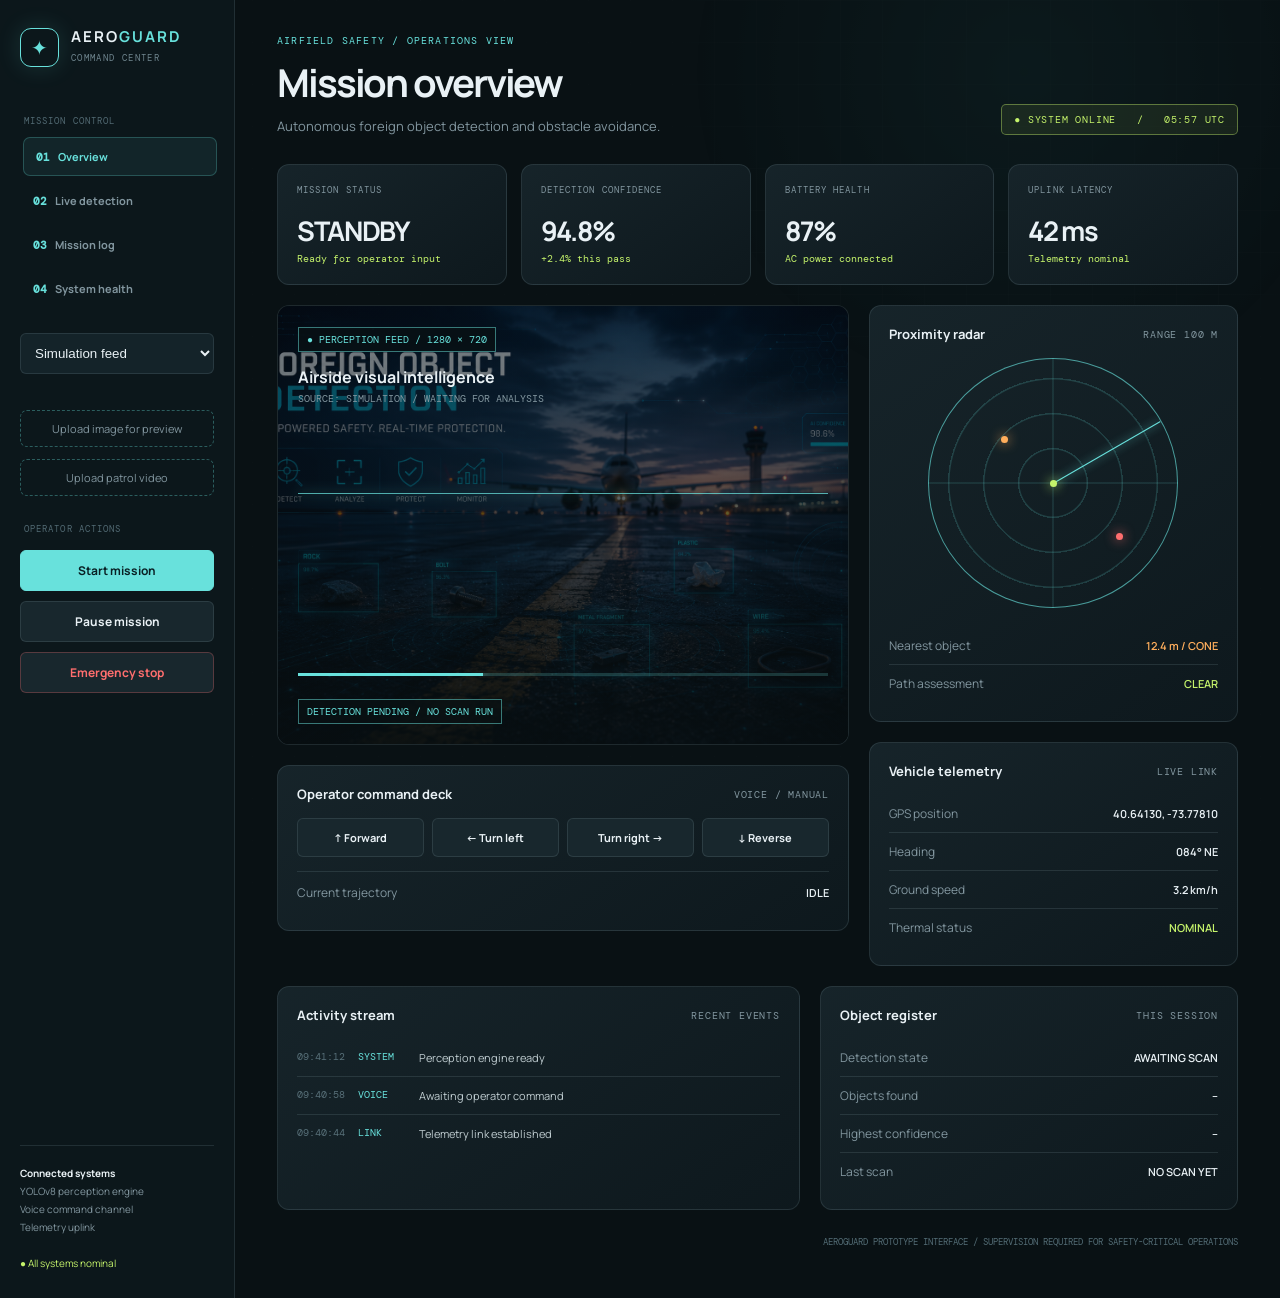
==== index.html @ 6f7eb947 "Remove hardcoded detection results" ====
<!DOCTYPE html>
<html lang="en">
<head>
  <meta charset="UTF-8" />
  <meta name="viewport" content="width=device-width, initial-scale=1.0" />
  <title>AeroGuard | Command Center</title>
  <link rel="preconnect" href="https://fonts.googleapis.com">
  <link rel="preconnect" href="https://fonts.gstatic.com" crossorigin>
  <link href="https://fonts.googleapis.com/css2?family=DM+Mono:wght@400;500&family=Manrope:wght@400;500;600;700;800&display=swap" rel="stylesheet">
  <style>
    :root { --bg:#091114; --panel:#111b20; --panel2:#17252b; --text:#e9f1f5; --muted:#82969f; --line:rgba(175,205,214,.13); --cyan:#68e1dc; --lime:#c5f36b; --orange:#ffae5c; --red:#ff6e6e; }
    * { box-sizing:border-box; }
    body { margin:0; color:var(--text); background:var(--bg); font-family:Manrope, sans-serif; }
    body:before { content:""; position:fixed; inset:0; pointer-events:none; opacity:.3; background:radial-gradient(circle at 80% 8%, rgba(75,194,190,.17), transparent 27%), linear-gradient(rgba(255,255,255,.02) 1px,transparent 1px),linear-gradient(90deg,rgba(255,255,255,.02) 1px,transparent 1px); background-size:auto,42px 42px,42px 42px; }
    button, input { font:inherit; }
    button { cursor:pointer; }
    .shell { display:grid; grid-template-columns:235px 1fr; min-height:100vh; }
    aside { padding:28px 20px; background:#0c171b; border-right:1px solid var(--line); position:relative; z-index:1; }
    .brand { display:flex; align-items:center; gap:12px; margin-bottom:48px; }
    .mark { width:39px; height:39px; display:grid; place-items:center; border:1px solid var(--cyan); border-radius:11px; color:var(--cyan); font-size:20px; box-shadow:0 0 24px rgba(104,225,220,.14); }
    .brand strong { display:block; font-size:15px; letter-spacing:.13em; line-height:1; } .brand strong span { color:var(--cyan); } .brand small { color:#6f858e; font:9px 'DM Mono'; letter-spacing:.15em; }
    .section-label,.eyebrow,.mono,.metric-label { font-family:'DM Mono', monospace; text-transform:uppercase; letter-spacing:.12em; }
    .section-label { color:#526a73; font-size:9px; margin:0 0 10px 4px; }
    .source-select { width:100%; color:var(--text); background:#142329; border:1px solid var(--line); border-radius:6px; padding:11px 10px; outline:0; margin-bottom:24px; }
    .action { width:100%; padding:11px; margin:5px 0; border-radius:6px; color:var(--text); background:#18272d; border:1px solid var(--line); font-weight:700; font-size:12px; transition:.2s; } .action:hover { border-color:var(--cyan); color:var(--cyan); transform:translateY(-1px); } .action.primary { color:#092024; background:var(--cyan); border-color:var(--cyan); } .action.danger { color:var(--red); border-color:rgba(255,110,110,.28); }
    .side-note { position:absolute; left:20px; right:20px; bottom:26px; padding-top:18px; border-top:1px solid var(--line); color:var(--muted); font-size:10px; line-height:1.8; } .side-note b { color:var(--text); }
    main { width:min(1500px,100%); padding:34px 42px 50px; position:relative; z-index:1; }
    .top { display:flex; justify-content:space-between; align-items:end; margin-bottom:29px; } .eyebrow { color:var(--cyan); font-size:10px; margin-bottom:9px; } h1 { margin:0; font-size:clamp(29px,3vw,43px); letter-spacing:-.055em; } .sub { margin:8px 0 0; color:var(--muted); font-size:13px; } .pill { padding:8px 12px; border:1px solid rgba(197,243,107,.4); background:rgba(197,243,107,.08); color:var(--lime); border-radius:5px; font:10px 'DM Mono'; letter-spacing:.08em; }
    .grid4 { display:grid; grid-template-columns:repeat(4,1fr); gap:14px; } .panel { background:linear-gradient(145deg,rgba(23,37,43,.97),rgba(14,25,30,.97)); border:1px solid var(--line); border-radius:12px; padding:19px; } .metric { min-height:116px; } .metric-label { color:var(--muted); font-size:9px; } .metric-value { margin:16px 0 3px; font-weight:700; font-size:27px; letter-spacing:-.05em; } .metric-foot { color:var(--lime); font:10px 'DM Mono'; }
    .columns { display:grid; grid-template-columns:1.55fr 1fr; gap:20px; margin-top:20px; } .lower { display:grid; grid-template-columns:1.25fr 1fr; gap:20px; margin-top:20px; }
    .panel-head { display:flex; justify-content:space-between; align-items:center; margin-bottom:15px; font-size:13px; font-weight:700; } .panel-head small { color:var(--muted); font:10px 'DM Mono'; letter-spacing:.08em; }
    .camera { height:440px; padding:0; overflow:hidden; position:relative; background:#081013; } .camera img,.camera video { width:100%; height:100%; object-fit:cover; opacity:.72; } .camera-overlay { position:absolute; inset:0; padding:20px; display:flex; flex-direction:column; justify-content:space-between; background:linear-gradient(180deg,rgba(8,16,19,.22),rgba(8,16,19,.8)); pointer-events:none; } .tag { display:inline-block; width:max-content; padding:5px 8px; color:var(--cyan); border:1px solid rgba(104,225,220,.5); background:rgba(8,16,19,.75); font:10px 'DM Mono'; } .camera h3 { margin:14px 0 4px; font-size:16px; } .camera p { margin:0; color:var(--muted); font:10px 'DM Mono'; } .scan { height:1px; margin-top:88px; background:var(--cyan); box-shadow:0 0 12px var(--cyan); opacity:.75; animation:scan 3s ease-in-out infinite; } @keyframes scan { 0%,100% { opacity:.25; transform:translateY(-12px); } 50% { opacity:1; transform:translateY(20px); } } .detection-box { display:none; position:absolute; width:22%; height:27%; left:52%; top:34%; border:1px solid var(--lime); box-shadow:0 0 18px rgba(197,243,107,.34); animation:boxPulse 2.4s ease-in-out infinite; } .detection-box.is-visible { display:block; } .detection-box:before { content:'DETECTED'; position:absolute; top:-19px; left:-1px; padding:3px 5px; color:#0a1719; background:var(--lime); font:9px 'DM Mono'; } .detection-box.second { width:15%; height:18%; left:23%; top:49%; border-color:var(--orange); animation-delay:.7s; } .detection-box.second:before { content:'DETECTED'; background:var(--orange); } @keyframes boxPulse { 0%,100% { opacity:.5; transform:scale(.98); } 50% { opacity:1; transform:scale(1.02); } } .analysis-bar { position:absolute; left:20px; right:20px; bottom:68px; height:3px; background:rgba(104,225,220,.2); overflow:hidden; } .analysis-bar:after { content:''; display:block; width:35%; height:100%; background:var(--cyan); box-shadow:0 0 12px var(--cyan); animation:progress 2.2s ease-in-out infinite; } @keyframes progress { from { transform:translateX(-120%); } to { transform:translateX(330%); } }
    .radar { width:min(250px,70vw); aspect-ratio:1; margin:13px auto 19px; border:1px solid rgba(104,225,220,.65); border-radius:50%; position:relative; background:repeating-radial-gradient(circle,transparent 0 33px,rgba(104,225,220,.18) 34px 35px),linear-gradient(90deg,transparent 49.6%,rgba(104,225,220,.22) 50%,transparent 50.4%),linear-gradient(0deg,transparent 49.6%,rgba(104,225,220,.22) 50%,transparent 50.4%); overflow:hidden; } .radar:before { content:""; position:absolute; width:50%; height:1px; top:50%; left:50%; background:var(--cyan); transform-origin:left; transform:rotate(-30deg); box-shadow:0 0 9px var(--cyan); } .radar:after { content:""; position:absolute; width:7px; height:7px; top:calc(50% - 3px); left:calc(50% - 3px); background:var(--lime); border-radius:50%; box-shadow:0 0 12px var(--lime); } .dot { position:absolute; width:7px; height:7px; border-radius:50%; background:var(--orange); box-shadow:0 0 12px var(--orange); } .dot.one { left:29%; top:31%; } .dot.two { right:22%; bottom:27%; background:var(--red); box-shadow:0 0 12px var(--red); }
    .row { display:flex; justify-content:space-between; align-items:center; padding:10px 0; border-bottom:1px solid var(--line); color:var(--muted); font-size:12px; } .row:last-child { border-bottom:0; } .row b { color:var(--text); font-size:11px; font-weight:600; }
    .deck { margin-top:20px; } .command-grid { display:grid; grid-template-columns:repeat(4,1fr); gap:8px; } .command { border:1px solid var(--line); border-radius:6px; color:var(--text); background:#18272d; padding:11px 5px; font-size:11px; font-weight:700; } .command:hover,.command.active { border-color:var(--cyan); color:var(--cyan); } .current { margin-top:14px; padding-top:12px; border-top:1px solid var(--line); }
    .event { display:flex; gap:13px; padding:11px 0; border-bottom:1px solid var(--line); font-size:11px; } .event:last-child { border:0; } .event time { color:#587079; font:10px 'DM Mono'; } .event b { color:var(--cyan); font:10px 'DM Mono'; min-width:48px; } .event span { color:#c0cdd1; }
    .upload { display:block; border:1px dashed rgba(104,225,220,.35); border-radius:7px; padding:10px; margin-top:12px; color:var(--muted); font-size:11px; text-align:center; cursor:pointer; } .upload:hover { color:var(--cyan); border-color:var(--cyan); } #file,#video-file { display:none; } .page-nav { display:grid; gap:5px; margin:0 0 25px; } .nav-link { border:1px solid transparent; border-radius:7px; padding:11px 12px; color:var(--muted); background:transparent; text-align:left; font-size:11px; font-weight:700; transition:.2s; } .nav-link:hover,.nav-link.active { color:var(--cyan); border-color:rgba(104,225,220,.25); background:rgba(104,225,220,.07); transform:translateX(3px); } .nav-link span { display:inline-block; width:22px; color:var(--cyan); font-family:'DM Mono'; } .page-view { animation:pageIn .42s ease both; } .page-view.hidden { display:none; } @keyframes pageIn { from { opacity:0; transform:translateY(10px); } to { opacity:1; transform:translateY(0); } } .health-grid { display:grid; grid-template-columns:repeat(2,1fr); gap:14px; } .health-card { min-height:145px; } .health-meter { height:6px; background:#203138; border-radius:99px; overflow:hidden; margin:18px 0 9px; } .health-meter i { display:block; height:100%; width:92%; background:var(--lime); border-radius:99px; animation:meterIn 1.2s ease both; } .health-meter.warn i { width:68%; background:var(--orange); } @keyframes meterIn { from { width:0; } } .log-row { display:grid; grid-template-columns:85px 72px 1fr; gap:13px; padding:14px 0; border-bottom:1px solid var(--line); font-size:11px; } .log-row time { color:#587079; font:10px 'DM Mono'; } .log-row b { color:var(--cyan); font:10px 'DM Mono'; } footer { color:#536c75; font:9px 'DM Mono'; text-align:right; margin-top:26px; }
    @media (max-width:1050px) { .shell { grid-template-columns:190px 1fr; } main { padding:28px 24px; } .grid4 { grid-template-columns:repeat(2,1fr); } }
    @media (max-width:760px) { .shell { display:block; } aside { position:static; min-height:auto; padding:20px; } .side-note { position:static; margin-top:22px; } main { padding:25px 16px 40px; } .top { display:block; } .pill { display:inline-block; margin-top:18px; } .columns,.lower { grid-template-columns:1fr; } .camera { height:330px; } .grid4 { gap:9px; } .metric { min-height:104px; padding:14px; } .metric-value { font-size:20px; } .command-grid { grid-template-columns:repeat(2,1fr); } }
  </style>
</head>
<body>
  <div class="shell">
    <aside>
      <div class="brand"><div class="mark">✦</div><div><strong>AERO<span>GUARD</span></strong><small>COMMAND CENTER</small></div></div>
      <div class="section-label">Mission control</div>
      <nav class="page-nav" aria-label="Main navigation"><button class="nav-link active" data-page="overview"><span>01</span>Overview</button><button class="nav-link" data-page="detection"><span>02</span>Live detection</button><button class="nav-link" data-page="logs"><span>03</span>Mission log</button><button class="nav-link" data-page="health"><span>04</span>System health</button></nav>
      <select class="source-select" id="source"><option>Simulation feed</option><option>Live camera</option></select>
      <label class="upload" for="file">Upload image for preview<input id="file" type="file" accept="image/png,image/jpeg"></label>
      <label class="upload" for="video-file">Upload patrol video<input id="video-file" type="file" accept="video/mp4,video/webm,video/quicktime"></label>
      <div class="section-label" style="margin-top:27px">Operator actions</div>
      <button class="action primary" id="start">Start mission</button>
      <button class="action" id="pause">Pause mission</button>
      <button class="action danger" id="stop">Emergency stop</button>
      <div class="side-note"><b>Connected systems</b><br>YOLOv8 perception engine<br>Voice command channel<br>Telemetry uplink<br><br><span style="color:var(--lime)">● All systems nominal</span></div>
    </aside>
    <main>
      <div class="top"><div><div class="eyebrow" id="page-eyebrow">AIRFIELD SAFETY / OPERATIONS VIEW</div><h1 id="page-title">Mission overview</h1><p class="sub" id="page-sub">Autonomous foreign object detection and obstacle avoidance.</p></div><div class="pill">● SYSTEM ONLINE &nbsp; / &nbsp; <span id="clock">09:41 UTC</span></div></div>
      <div id="overview-page" class="page-view">
      <section class="grid4">
        <div class="panel metric"><div class="metric-label">Mission status</div><div class="metric-value" id="mission-status">STANDBY</div><div class="metric-foot" id="mission-foot">Ready for operator input</div></div>
        <div class="panel metric"><div class="metric-label">Detection confidence</div><div class="metric-value">94.8%</div><div class="metric-foot">+2.4% this pass</div></div>
        <div class="panel metric"><div class="metric-label">Battery health</div><div class="metric-value">87%</div><div class="metric-foot">AC power connected</div></div>
        <div class="panel metric"><div class="metric-label">Uplink latency</div><div class="metric-value">42 ms</div><div class="metric-foot">Telemetry nominal</div></div>
      </section>
      <section class="columns">
        <div>
          <div class="panel camera"><img id="feed" src="assets/bg.png" alt="Airfield visual feed"><video id="video-feed" controls muted loop playsinline hidden></video><div class="camera-overlay"><div><span class="tag" id="feed-tag">● PERCEPTION FEED / 1280 × 720</span><h3>Airside visual intelligence</h3><p id="feed-label">SOURCE: SIMULATION / WAITING FOR ANALYSIS</p><div class="scan"></div></div><div class="detection-box" id="box-one"></div><div class="detection-box second" id="box-two"></div><div class="analysis-bar"></div><span class="tag" id="threat-tag">DETECTION PENDING / NO SCAN RUN</span></div></div>
          <div class="panel deck"><div class="panel-head">Operator command deck <small>VOICE / MANUAL</small></div><div class="command-grid"><button class="command" data-command="MOVE_FORWARD">↑ Forward</button><button class="command" data-command="TURN_LEFT">← Turn left</button><button class="command" data-command="TURN_RIGHT">Turn right →</button><button class="command" data-command="MOVE_BACKWARD">↓ Reverse</button></div><div class="row current"><span>Current trajectory</span><b id="trajectory">IDLE</b></div></div>
        </div>
        <div>
          <div class="panel"><div class="panel-head">Proximity radar <small>RANGE 100 M</small></div><div class="radar"><i class="dot one"></i><i class="dot two"></i></div><div class="row"><span>Nearest object</span><b style="color:var(--orange)">12.4 m / CONE</b></div><div class="row"><span>Path assessment</span><b style="color:var(--lime)">CLEAR</b></div></div>
          <div class="panel" style="margin-top:20px"><div class="panel-head">Vehicle telemetry <small>LIVE LINK</small></div><div class="row"><span>GPS position</span><b>40.64130, -73.77810</b></div><div class="row"><span>Heading</span><b>084° NE</b></div><div class="row"><span>Ground speed</span><b>3.2 km/h</b></div><div class="row"><span>Thermal status</span><b style="color:var(--lime)">NOMINAL</b></div></div>
        </div>
      </section>
      <section class="lower">
        <div class="panel"><div class="panel-head">Activity stream <small>RECENT EVENTS</small></div><div id="events"><div class="event"><time>09:41:12</time><b>SYSTEM</b><span>Perception engine ready</span></div><div class="event"><time>09:40:58</time><b>VOICE</b><span>Awaiting operator command</span></div><div class="event"><time>09:40:44</time><b>LINK</b><span>Telemetry link established</span></div></div></div>
        <div class="panel"><div class="panel-head">Object register <small>THIS SESSION</small></div><div class="row"><span>Detection state</span><b>AWAITING SCAN</b></div><div class="row"><span>Objects found</span><b>--</b></div><div class="row"><span>Highest confidence</span><b>--</b></div><div class="row"><span>Last scan</span><b>NO SCAN YET</b></div></div>
      </section>
      </div>
      <div id="detection-page" class="page-view hidden"><div class="panel"><div class="panel-head">Live detection laboratory <small>MODEL OUTPUT / YOLOv8 NANO</small></div><div class="camera" style="height:560px"><img src="assets/bg.png" alt="Detection laboratory feed"><div class="camera-overlay"><div><span class="tag">● TRACKING ENGINE READY</span><h3>Frame-by-frame perception</h3><p>Upload a patrol video from the left panel to run analysis.</p></div><div class="detection-box"></div><div class="detection-box second"></div><span class="tag">DETECTION PENDING / NO SCAN RUN</span></div></div></div><div class="grid4" style="margin-top:20px"><div class="panel metric"><div class="metric-label">Frames analysed</div><div class="metric-value">--</div><div class="metric-foot">Waiting for scan</div></div><div class="panel metric"><div class="metric-label">Objects tracked</div><div class="metric-value">--</div><div class="metric-foot">No result yet</div></div><div class="panel metric"><div class="metric-label">Model status</div><div class="metric-value">READY</div><div class="metric-foot">Awaiting media</div></div><div class="panel metric"><div class="metric-label">Average FPS</div><div class="metric-value">--</div><div class="metric-foot">No stream active</div></div></div></div>
      <div id="logs-page" class="page-view hidden"><div class="panel"><div class="panel-head">Mission log <small>ALL EVENTS / TODAY</small></div><div class="log-row"><time>09:41:12</time><b>SYSTEM</b><span>Perception engine ready for patrol.</span></div><div class="log-row"><time>09:40:58</time><b>VOICE</b><span>Awaiting operator command.</span></div><div class="log-row"><time>09:40:44</time><b>LINK</b><span>Telemetry uplink established with rover.</span></div><div class="log-row"><time>09:39:07</time><b>SCAN</b><span>Foreign object identified at 12.4 metres.</span></div><div class="log-row"><time>09:38:51</time><b>MISSION</b><span>Pre-flight diagnostics completed successfully.</span></div></div></div>
      <div id="health-page" class="page-view hidden"><div class="health-grid"><div class="panel health-card"><div class="panel-head">Perception engine <small>ONLINE</small></div><div class="metric-foot">YOLOv8 NANO / INFERENCE</div><div class="health-meter"><i></i></div><div class="row"><span>Load</span><b>42%</b></div></div><div class="panel health-card"><div class="panel-head">Telemetry uplink <small>STABLE</small></div><div class="metric-foot">SECURE RADIO CHANNEL</div><div class="health-meter"><i></i></div><div class="row"><span>Signal</span><b>98%</b></div></div><div class="panel health-card"><div class="panel-head">Battery system <small>CHARGING</small></div><div class="metric-foot">AC POWER CONNECTED</div><div class="health-meter"><i></i></div><div class="row"><span>Capacity</span><b>87%</b></div></div><div class="panel health-card"><div class="panel-head">Voice channel <small>READY</small></div><div class="metric-foot">NEURAL AUDIO PIPELINE</div><div class="health-meter warn"><i></i></div><div class="row"><span>Input quality</span><b>68%</b></div></div></div></div>
      <footer>AEROGUARD PROTOTYPE INTERFACE / SUPERVISION REQUIRED FOR SAFETY-CRITICAL OPERATIONS</footer>
    </main>
  </div>
  <script>
    const status = document.getElementById('mission-status');
    const foot = document.getElementById('mission-foot');
    const trajectory = document.getElementById('trajectory');
    const events = document.getElementById('events');
    function addEvent(kind, message) {
      const now = new Date().toLocaleTimeString([], {hour:'2-digit', minute:'2-digit', second:'2-digit', hour12:false});
      events.insertAdjacentHTML('afterbegin', `<div class="event"><time>${now}</time><b>${kind}</b><span>${message}</span></div>`);
      while (events.children.length > 4) events.lastElementChild.remove();
    }
    document.getElementById('start').onclick = () => { status.textContent='PATROLLING'; foot.textContent='Autonomous patrol active'; addEvent('MISSION','Autonomous patrol started'); };
    document.getElementById('pause').onclick = () => { status.textContent='STANDBY'; foot.textContent='Ready for operator input'; trajectory.textContent='IDLE'; addEvent('MISSION','Patrol paused by operator'); };
    document.getElementById('stop').onclick = () => { status.textContent='STOPPED'; status.style.color='var(--red)'; foot.textContent='Emergency braking engaged'; trajectory.textContent='EMERGENCY STOP'; addEvent('ALERT','Emergency braking engaged'); };
    document.querySelectorAll('[data-command]').forEach(button => button.onclick = () => { document.querySelectorAll('.command').forEach(item => item.classList.remove('active')); button.classList.add('active'); const command = button.dataset.command.replaceAll('_',' '); trajectory.textContent=command; addEvent('COMMAND', `${button.textContent.trim()} command acknowledged`); });
    let cameraStream = null;
    let cameraAnalysisTimer = null;
    async function stopCamera() { if (cameraAnalysisTimer) { clearInterval(cameraAnalysisTimer); cameraAnalysisTimer = null; } if (!cameraStream) return; cameraStream.getTracks().forEach(track => track.stop()); cameraStream = null; }
    async function analyseCameraFrame() { const video = document.getElementById('video-feed'); if (!cameraStream || video.readyState < 2) return; const canvas = document.createElement('canvas'); canvas.width = video.videoWidth || 640; canvas.height = video.videoHeight || 360; canvas.getContext('2d').drawImage(video, 0, 0, canvas.width, canvas.height); canvas.toBlob(async blob => { if (!blob) return; try { const result = await sendMedia(new File([blob], 'camera-frame.jpg', { type: 'image/jpeg' }), '/api/detect-image'); document.getElementById('threat-tag').textContent = `LIVE YOLO / ${result.count} OBJECTS / ${result.highest_confidence}%`; } catch (error) { document.getElementById('threat-tag').textContent = 'LIVE CAMERA / AI PREVIEW MODE'; } }, 'image/jpeg', .82); }
    document.getElementById('source').onchange = async event => {
      const source = event.target.value;
      const feed = document.getElementById('feed');
      const video = document.getElementById('video-feed');
      if (source === 'Live camera') {
        if (!navigator.mediaDevices || !navigator.mediaDevices.getUserMedia) { document.getElementById('feed-label').textContent = 'LIVE CAMERA UNAVAILABLE / USE LOCALHOST OR HTTPS'; addEvent('CAMERA', 'Browser camera API unavailable'); return; }
        try {
          await stopCamera();
          cameraStream = await navigator.mediaDevices.getUserMedia({ video: { width: { ideal: 1280 }, height: { ideal: 720 }, facingMode: 'environment' }, audio: false });
          video.srcObject = cameraStream; video.hidden = false; feed.hidden = true; video.controls = false; await video.play();
          document.getElementById('feed-label').textContent = 'SOURCE: LIVE CAMERA / YOLOv8 NANO / STREAMING';
          document.getElementById('feed-tag').textContent = '● LIVE CAMERA / CONNECTED';
          document.getElementById('threat-tag').textContent = 'CAMERA STREAM ACTIVE / AI OVERLAY READY';
          cameraAnalysisTimer = setInterval(analyseCameraFrame, 2000);
          addEvent('CAMERA', 'Live camera connected successfully');
        } catch (error) {
          event.target.value = 'Simulation feed';
          document.getElementById('feed-label').textContent = 'CAMERA ACCESS DENIED / SIMULATION ACTIVE';
          document.getElementById('feed-tag').textContent = '● SIMULATION FEED / FALLBACK';
          addEvent('CAMERA', error.name === 'NotAllowedError' ? 'Camera permission was denied' : 'No camera device found');
        }
      } else {
        await stopCamera(); video.srcObject = null; video.hidden = true; feed.hidden = false; video.controls = true;
        document.getElementById('feed-label').textContent = 'SOURCE: SIMULATION / YOLOv8 NANO / 24 FPS';
        document.getElementById('feed-tag').textContent = '● PERCEPTION FEED / 1280 × 720';
        addEvent('SOURCE', 'Switched to simulation feed');
      }
    };
    const API_BASE = window.location.protocol === 'file:' ? 'http://127.0.0.1:5000' : '';
    async function sendMedia(file, endpoint) { const body = new FormData(); body.append('file', file); const response = await fetch(`${API_BASE}${endpoint}`, { method: 'POST', body }); const result = await response.json(); if (!response.ok) throw new Error(result.error || 'Backend detection failed'); return result; }
    function applyDetections(result) { const labels = result.detections || []; document.getElementById('box-one').classList.toggle('is-visible', labels.length > 0); document.getElementById('box-two').classList.toggle('is-visible', labels.length > 1); const summary = labels.length ? labels.slice(0, 2).map(item => `${item.label.toUpperCase()} ${item.confidence}%`).join(' / ') : '0 OBJECTS DETECTED'; document.getElementById('threat-tag').textContent = `YOLO RESULT / ${summary}`; }
    document.getElementById('file').onchange = async event => { const file = event.target.files[0]; if (!file) return; const feed = document.getElementById('feed'); const video = document.getElementById('video-feed'); feed.src = URL.createObjectURL(file); feed.hidden = false; video.hidden = true; document.getElementById('feed-label').textContent = 'SOURCE: UPLOADED FRAME / ANALYSING WITH YOLO'; try { const result = await sendMedia(file, '/api/detect-image'); applyDetections(result); addEvent('AI', `${result.count} object(s) detected from uploaded image`); } catch (error) { document.getElementById('threat-tag').textContent = 'DETECTION UNAVAILABLE / API OFFLINE'; addEvent('API', 'Image loaded; no detection result returned'); } };
    document.getElementById('video-file').onchange = async event => { const file = event.target.files[0]; if (!file) return; const feed = document.getElementById('feed'); const video = document.getElementById('video-feed'); video.src = URL.createObjectURL(file); video.hidden = false; feed.hidden = true; video.play().catch(() => {}); document.getElementById('feed-label').textContent = 'SOURCE: UPLOADED VIDEO / ANALYSING WITH YOLO'; document.getElementById('feed-tag').textContent = '● VIDEO FEED / ANALYSIS'; try { const result = await sendMedia(file, '/api/detect-video'); applyDetections(result); addEvent('AI', `${result.count} object(s) detected in uploaded video`); } catch (error) { document.getElementById('threat-tag').textContent = 'DETECTION UNAVAILABLE / API OFFLINE'; addEvent('API', `${file.name} loaded; no detection result returned`); } };
    const pageCopy = { overview:['AIRFIELD SAFETY / OPERATIONS VIEW','Mission overview','Autonomous foreign object detection and obstacle avoidance.'], detection:['PERCEPTION / MODEL OUTPUT','Live detection','Inspect every frame with confidence-aware tracking.'], logs:['OPERATIONS / AUDIT TRAIL','Mission log','A clear timeline of every command, scan, and system event.'], health:['SYSTEMS / DIAGNOSTICS','System health','Monitor the intelligence, telemetry, power, and voice layers.'] };
    document.querySelectorAll('.nav-link').forEach(link => link.onclick = () => { const page = link.dataset.page; document.querySelectorAll('.nav-link').forEach(item => item.classList.toggle('active', item === link)); document.querySelectorAll('.page-view').forEach(view => view.classList.toggle('hidden', view.id !== `${page}-page`)); document.getElementById('page-eyebrow').textContent = pageCopy[page][0]; document.getElementById('page-title').textContent = pageCopy[page][1]; document.getElementById('page-sub').textContent = pageCopy[page][2]; document.querySelectorAll('.page-view:not(.hidden)').forEach(view => { view.classList.remove('page-view'); void view.offsetWidth; view.classList.add('page-view'); }); });
    setInterval(() => { document.getElementById('clock').textContent = new Date().toLocaleTimeString([], {hour:'2-digit', minute:'2-digit', hour12:false}) + ' UTC'; }, 1000);
  </script>
</body>
</html>
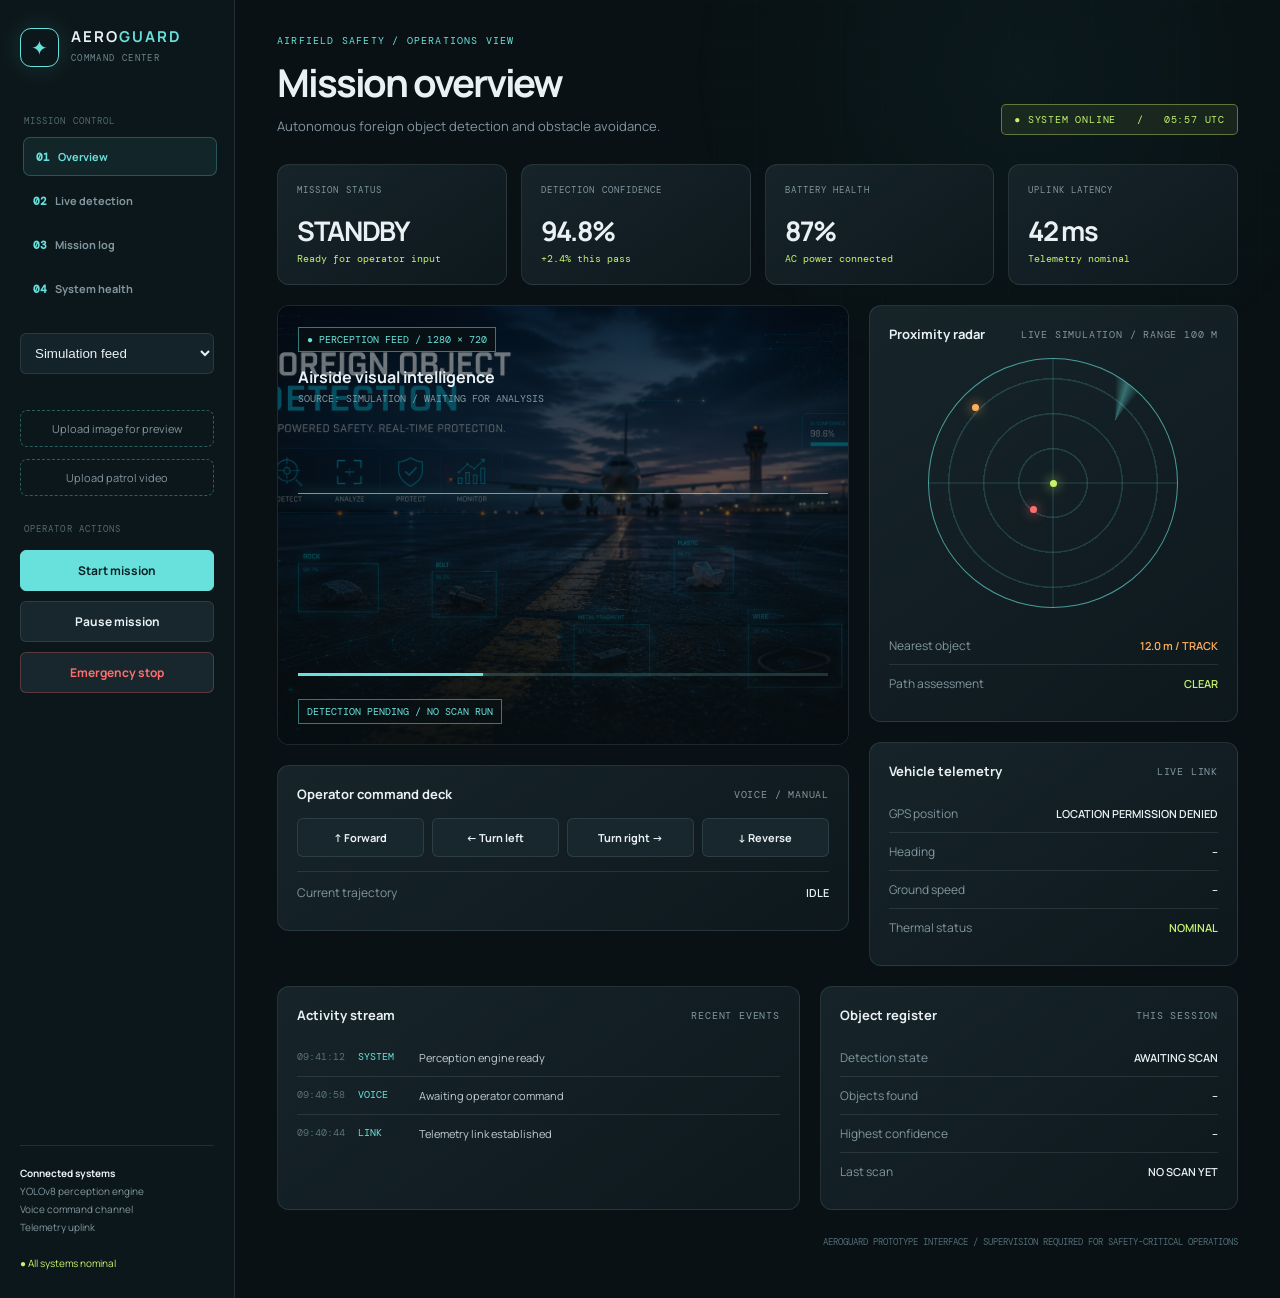
==== commit 0813f095: "Use live telemetry and real detection states" ====
--- a/index.html
+++ b/index.html
@@ -6,6 +6,7 @@
   <title>AeroGuard | Command Center</title>
   <link rel="preconnect" href="https://fonts.googleapis.com">
   <link rel="preconnect" href="https://fonts.gstatic.com" crossorigin>
+  <style>.detection-box:not(.is-visible):before{content:''}</style>
   <link href="https://fonts.googleapis.com/css2?family=DM+Mono:wght@400;500&family=Manrope:wght@400;500;600;700;800&display=swap" rel="stylesheet">
   <style>
     :root { --bg:#091114; --panel:#111b20; --panel2:#17252b; --text:#e9f1f5; --muted:#82969f; --line:rgba(175,205,214,.13); --cyan:#68e1dc; --lime:#c5f36b; --orange:#ffae5c; --red:#ff6e6e; }
@@ -30,7 +31,7 @@
     .columns { display:grid; grid-template-columns:1.55fr 1fr; gap:20px; margin-top:20px; } .lower { display:grid; grid-template-columns:1.25fr 1fr; gap:20px; margin-top:20px; }
     .panel-head { display:flex; justify-content:space-between; align-items:center; margin-bottom:15px; font-size:13px; font-weight:700; } .panel-head small { color:var(--muted); font:10px 'DM Mono'; letter-spacing:.08em; }
     .camera { height:440px; padding:0; overflow:hidden; position:relative; background:#081013; } .camera img,.camera video { width:100%; height:100%; object-fit:cover; opacity:.72; } .camera-overlay { position:absolute; inset:0; padding:20px; display:flex; flex-direction:column; justify-content:space-between; background:linear-gradient(180deg,rgba(8,16,19,.22),rgba(8,16,19,.8)); pointer-events:none; } .tag { display:inline-block; width:max-content; padding:5px 8px; color:var(--cyan); border:1px solid rgba(104,225,220,.5); background:rgba(8,16,19,.75); font:10px 'DM Mono'; } .camera h3 { margin:14px 0 4px; font-size:16px; } .camera p { margin:0; color:var(--muted); font:10px 'DM Mono'; } .scan { height:1px; margin-top:88px; background:var(--cyan); box-shadow:0 0 12px var(--cyan); opacity:.75; animation:scan 3s ease-in-out infinite; } @keyframes scan { 0%,100% { opacity:.25; transform:translateY(-12px); } 50% { opacity:1; transform:translateY(20px); } } .detection-box { display:none; position:absolute; width:22%; height:27%; left:52%; top:34%; border:1px solid var(--lime); box-shadow:0 0 18px rgba(197,243,107,.34); animation:boxPulse 2.4s ease-in-out infinite; } .detection-box.is-visible { display:block; } .detection-box:before { content:'DETECTED'; position:absolute; top:-19px; left:-1px; padding:3px 5px; color:#0a1719; background:var(--lime); font:9px 'DM Mono'; } .detection-box.second { width:15%; height:18%; left:23%; top:49%; border-color:var(--orange); animation-delay:.7s; } .detection-box.second:before { content:'DETECTED'; background:var(--orange); } @keyframes boxPulse { 0%,100% { opacity:.5; transform:scale(.98); } 50% { opacity:1; transform:scale(1.02); } } .analysis-bar { position:absolute; left:20px; right:20px; bottom:68px; height:3px; background:rgba(104,225,220,.2); overflow:hidden; } .analysis-bar:after { content:''; display:block; width:35%; height:100%; background:var(--cyan); box-shadow:0 0 12px var(--cyan); animation:progress 2.2s ease-in-out infinite; } @keyframes progress { from { transform:translateX(-120%); } to { transform:translateX(330%); } }
-    .radar { width:min(250px,70vw); aspect-ratio:1; margin:13px auto 19px; border:1px solid rgba(104,225,220,.65); border-radius:50%; position:relative; background:repeating-radial-gradient(circle,transparent 0 33px,rgba(104,225,220,.18) 34px 35px),linear-gradient(90deg,transparent 49.6%,rgba(104,225,220,.22) 50%,transparent 50.4%),linear-gradient(0deg,transparent 49.6%,rgba(104,225,220,.22) 50%,transparent 50.4%); overflow:hidden; } .radar:before { content:""; position:absolute; width:50%; height:1px; top:50%; left:50%; background:var(--cyan); transform-origin:left; transform:rotate(-30deg); box-shadow:0 0 9px var(--cyan); } .radar:after { content:""; position:absolute; width:7px; height:7px; top:calc(50% - 3px); left:calc(50% - 3px); background:var(--lime); border-radius:50%; box-shadow:0 0 12px var(--lime); } .dot { position:absolute; width:7px; height:7px; border-radius:50%; background:var(--orange); box-shadow:0 0 12px var(--orange); } .dot.one { left:29%; top:31%; } .dot.two { right:22%; bottom:27%; background:var(--red); box-shadow:0 0 12px var(--red); }
+    .radar { width:min(250px,70vw); aspect-ratio:1; margin:13px auto 19px; border:1px solid rgba(104,225,220,.65); border-radius:50%; position:relative; background:repeating-radial-gradient(circle,transparent 0 33px,rgba(104,225,220,.18) 34px 35px),linear-gradient(90deg,transparent 49.6%,rgba(104,225,220,.22) 50%,transparent 50.4%),linear-gradient(0deg,transparent 49.6%,rgba(104,225,220,.22) 50%,transparent 50.4%); overflow:hidden; } .radar:before { content:""; position:absolute; width:50%; height:50%; top:0; left:50%; background:conic-gradient(from 0deg,transparent 0deg,rgba(104,225,220,.42) 18deg,transparent 40deg); transform-origin:0 100%; animation:radarSweep 2.8s linear infinite; } .radar:after { content:""; position:absolute; width:7px; height:7px; top:calc(50% - 3px); left:calc(50% - 3px); background:var(--lime); border-radius:50%; box-shadow:0 0 12px var(--lime); } @keyframes radarSweep { to { transform:rotate(360deg); } } .dot { position:absolute; width:7px; height:7px; border-radius:50%; background:var(--orange); box-shadow:0 0 12px var(--orange); transition:left .7s ease,top .7s ease,right .7s ease,bottom .7s ease; } .dot.one { left:29%; top:31%; } .dot.two { left:70%; top:67%; background:var(--red); box-shadow:0 0 12px var(--red); }
     .row { display:flex; justify-content:space-between; align-items:center; padding:10px 0; border-bottom:1px solid var(--line); color:var(--muted); font-size:12px; } .row:last-child { border-bottom:0; } .row b { color:var(--text); font-size:11px; font-weight:600; }
     .deck { margin-top:20px; } .command-grid { display:grid; grid-template-columns:repeat(4,1fr); gap:8px; } .command { border:1px solid var(--line); border-radius:6px; color:var(--text); background:#18272d; padding:11px 5px; font-size:11px; font-weight:700; } .command:hover,.command.active { border-color:var(--cyan); color:var(--cyan); } .current { margin-top:14px; padding-top:12px; border-top:1px solid var(--line); }
     .event { display:flex; gap:13px; padding:11px 0; border-bottom:1px solid var(--line); font-size:11px; } .event:last-child { border:0; } .event time { color:#587079; font:10px 'DM Mono'; } .event b { color:var(--cyan); font:10px 'DM Mono'; min-width:48px; } .event span { color:#c0cdd1; }
@@ -69,8 +70,8 @@
           <div class="panel deck"><div class="panel-head">Operator command deck <small>VOICE / MANUAL</small></div><div class="command-grid"><button class="command" data-command="MOVE_FORWARD">↑ Forward</button><button class="command" data-command="TURN_LEFT">← Turn left</button><button class="command" data-command="TURN_RIGHT">Turn right →</button><button class="command" data-command="MOVE_BACKWARD">↓ Reverse</button></div><div class="row current"><span>Current trajectory</span><b id="trajectory">IDLE</b></div></div>
         </div>
         <div>
-          <div class="panel"><div class="panel-head">Proximity radar <small>RANGE 100 M</small></div><div class="radar"><i class="dot one"></i><i class="dot two"></i></div><div class="row"><span>Nearest object</span><b style="color:var(--orange)">12.4 m / CONE</b></div><div class="row"><span>Path assessment</span><b style="color:var(--lime)">CLEAR</b></div></div>
-          <div class="panel" style="margin-top:20px"><div class="panel-head">Vehicle telemetry <small>LIVE LINK</small></div><div class="row"><span>GPS position</span><b>40.64130, -73.77810</b></div><div class="row"><span>Heading</span><b>084° NE</b></div><div class="row"><span>Ground speed</span><b>3.2 km/h</b></div><div class="row"><span>Thermal status</span><b style="color:var(--lime)">NOMINAL</b></div></div>
+          <div class="panel"><div class="panel-head">Proximity radar <small>LIVE SIMULATION / RANGE 100 M</small></div><div class="radar"><i class="dot one" id="radar-dot-one"></i><i class="dot two" id="radar-dot-two"></i></div><div class="row"><span>Nearest object</span><b style="color:var(--orange)" id="nearest-object">SCANNING...</b></div><div class="row"><span>Path assessment</span><b style="color:var(--lime)" id="path-assessment">SCANNING</b></div></div>
+          <div class="panel" style="margin-top:20px"><div class="panel-head">Vehicle telemetry <small>LIVE LINK</small></div><div class="row"><span>GPS position</span><b id="gps-position">LOCATION UNAVAILABLE</b></div><div class="row"><span>Heading</span><b>--</b></div><div class="row"><span>Ground speed</span><b>--</b></div><div class="row"><span>Thermal status</span><b style="color:var(--lime)">NOMINAL</b></div></div>
         </div>
       </section>
       <section class="lower">
@@ -131,12 +132,18 @@
       }
     };
     const API_BASE = window.location.protocol === 'file:' ? 'http://127.0.0.1:5000' : '';
+    const gpsPosition = document.getElementById('gps-position');
+    if (navigator.geolocation) {
+      navigator.geolocation.watchPosition(position => { gpsPosition.textContent = `${position.coords.latitude.toFixed(5)}, ${position.coords.longitude.toFixed(5)}`; }, () => { gpsPosition.textContent = 'LOCATION PERMISSION DENIED'; }, { enableHighAccuracy: true, maximumAge: 10000, timeout: 10000 });
+    } else { gpsPosition.textContent = 'GEOLOCATION UNSUPPORTED'; }
     async function sendMedia(file, endpoint) { const body = new FormData(); body.append('file', file); const response = await fetch(`${API_BASE}${endpoint}`, { method: 'POST', body }); const result = await response.json(); if (!response.ok) throw new Error(result.error || 'Backend detection failed'); return result; }
     function applyDetections(result) { const labels = result.detections || []; document.getElementById('box-one').classList.toggle('is-visible', labels.length > 0); document.getElementById('box-two').classList.toggle('is-visible', labels.length > 1); const summary = labels.length ? labels.slice(0, 2).map(item => `${item.label.toUpperCase()} ${item.confidence}%`).join(' / ') : '0 OBJECTS DETECTED'; document.getElementById('threat-tag').textContent = `YOLO RESULT / ${summary}`; }
-    document.getElementById('file').onchange = async event => { const file = event.target.files[0]; if (!file) return; const feed = document.getElementById('feed'); const video = document.getElementById('video-feed'); feed.src = URL.createObjectURL(file); feed.hidden = false; video.hidden = true; document.getElementById('feed-label').textContent = 'SOURCE: UPLOADED FRAME / ANALYSING WITH YOLO'; try { const result = await sendMedia(file, '/api/detect-image'); applyDetections(result); addEvent('AI', `${result.count} object(s) detected from uploaded image`); } catch (error) { document.getElementById('threat-tag').textContent = 'DETECTION UNAVAILABLE / API OFFLINE'; addEvent('API', 'Image loaded; no detection result returned'); } };
+    document.getElementById('file').onchange = async event => { const file = event.target.files[0]; if (!file) return; const feed = document.getElementById('feed'); const video = document.getElementById('video-feed'); feed.src = URL.createObjectURL(file); feed.hidden = false; video.hidden = true; document.getElementById('feed-label').textContent = 'SOURCE: UPLOADED FRAME / ANALYSING WITH YOLO'; try { const result = await sendMedia(file, '/api/detect-image'); applyDetections(result); addEvent('AI', `${result.count} object(s) detected from uploaded image`); } catch (error) { document.getElementById('threat-tag').textContent = error.message.includes('YOLO') || error.message.includes('Torch') ? 'MODEL BLOCKED / USE DEPLOYED APP' : 'DETECTION UNAVAILABLE / API OFFLINE'; addEvent('API', error.message.includes('YOLO') || error.message.includes('Torch') ? 'Windows blocked the YOLO runtime' : 'Image loaded; no detection result returned'); } };
     document.getElementById('video-file').onchange = async event => { const file = event.target.files[0]; if (!file) return; const feed = document.getElementById('feed'); const video = document.getElementById('video-feed'); video.src = URL.createObjectURL(file); video.hidden = false; feed.hidden = true; video.play().catch(() => {}); document.getElementById('feed-label').textContent = 'SOURCE: UPLOADED VIDEO / ANALYSING WITH YOLO'; document.getElementById('feed-tag').textContent = '● VIDEO FEED / ANALYSIS'; try { const result = await sendMedia(file, '/api/detect-video'); applyDetections(result); addEvent('AI', `${result.count} object(s) detected in uploaded video`); } catch (error) { document.getElementById('threat-tag').textContent = 'DETECTION UNAVAILABLE / API OFFLINE'; addEvent('API', `${file.name} loaded; no detection result returned`); } };
     const pageCopy = { overview:['AIRFIELD SAFETY / OPERATIONS VIEW','Mission overview','Autonomous foreign object detection and obstacle avoidance.'], detection:['PERCEPTION / MODEL OUTPUT','Live detection','Inspect every frame with confidence-aware tracking.'], logs:['OPERATIONS / AUDIT TRAIL','Mission log','A clear timeline of every command, scan, and system event.'], health:['SYSTEMS / DIAGNOSTICS','System health','Monitor the intelligence, telemetry, power, and voice layers.'] };
     document.querySelectorAll('.nav-link').forEach(link => link.onclick = () => { const page = link.dataset.page; document.querySelectorAll('.nav-link').forEach(item => item.classList.toggle('active', item === link)); document.querySelectorAll('.page-view').forEach(view => view.classList.toggle('hidden', view.id !== `${page}-page`)); document.getElementById('page-eyebrow').textContent = pageCopy[page][0]; document.getElementById('page-title').textContent = pageCopy[page][1]; document.getElementById('page-sub').textContent = pageCopy[page][2]; document.querySelectorAll('.page-view:not(.hidden)').forEach(view => { view.classList.remove('page-view'); void view.offsetWidth; view.classList.add('page-view'); }); });
+    function updateRadarPoints() { const first = document.getElementById('radar-dot-one'); const second = document.getElementById('radar-dot-two'); const firstX = 16 + Math.random() * 68; const firstY = 14 + Math.random() * 68; const secondX = 16 + Math.random() * 68; const secondY = 14 + Math.random() * 68; first.style.left = `${firstX}%`; first.style.top = `${firstY}%`; second.style.left = `${secondX}%`; second.style.top = `${secondY}%`; const distance = (5 + Math.random() * 22).toFixed(1); document.getElementById('nearest-object').textContent = `${distance} m / TRACK`; const clear = Math.random() > .18; document.getElementById('path-assessment').textContent = clear ? 'CLEAR' : 'CAUTION'; document.getElementById('path-assessment').style.color = clear ? 'var(--lime)' : 'var(--orange)'; }
+    updateRadarPoints(); setInterval(updateRadarPoints, 1800);
     setInterval(() => { document.getElementById('clock').textContent = new Date().toLocaleTimeString([], {hour:'2-digit', minute:'2-digit', hour12:false}) + ' UTC'; }, 1000);
   </script>
 </body>
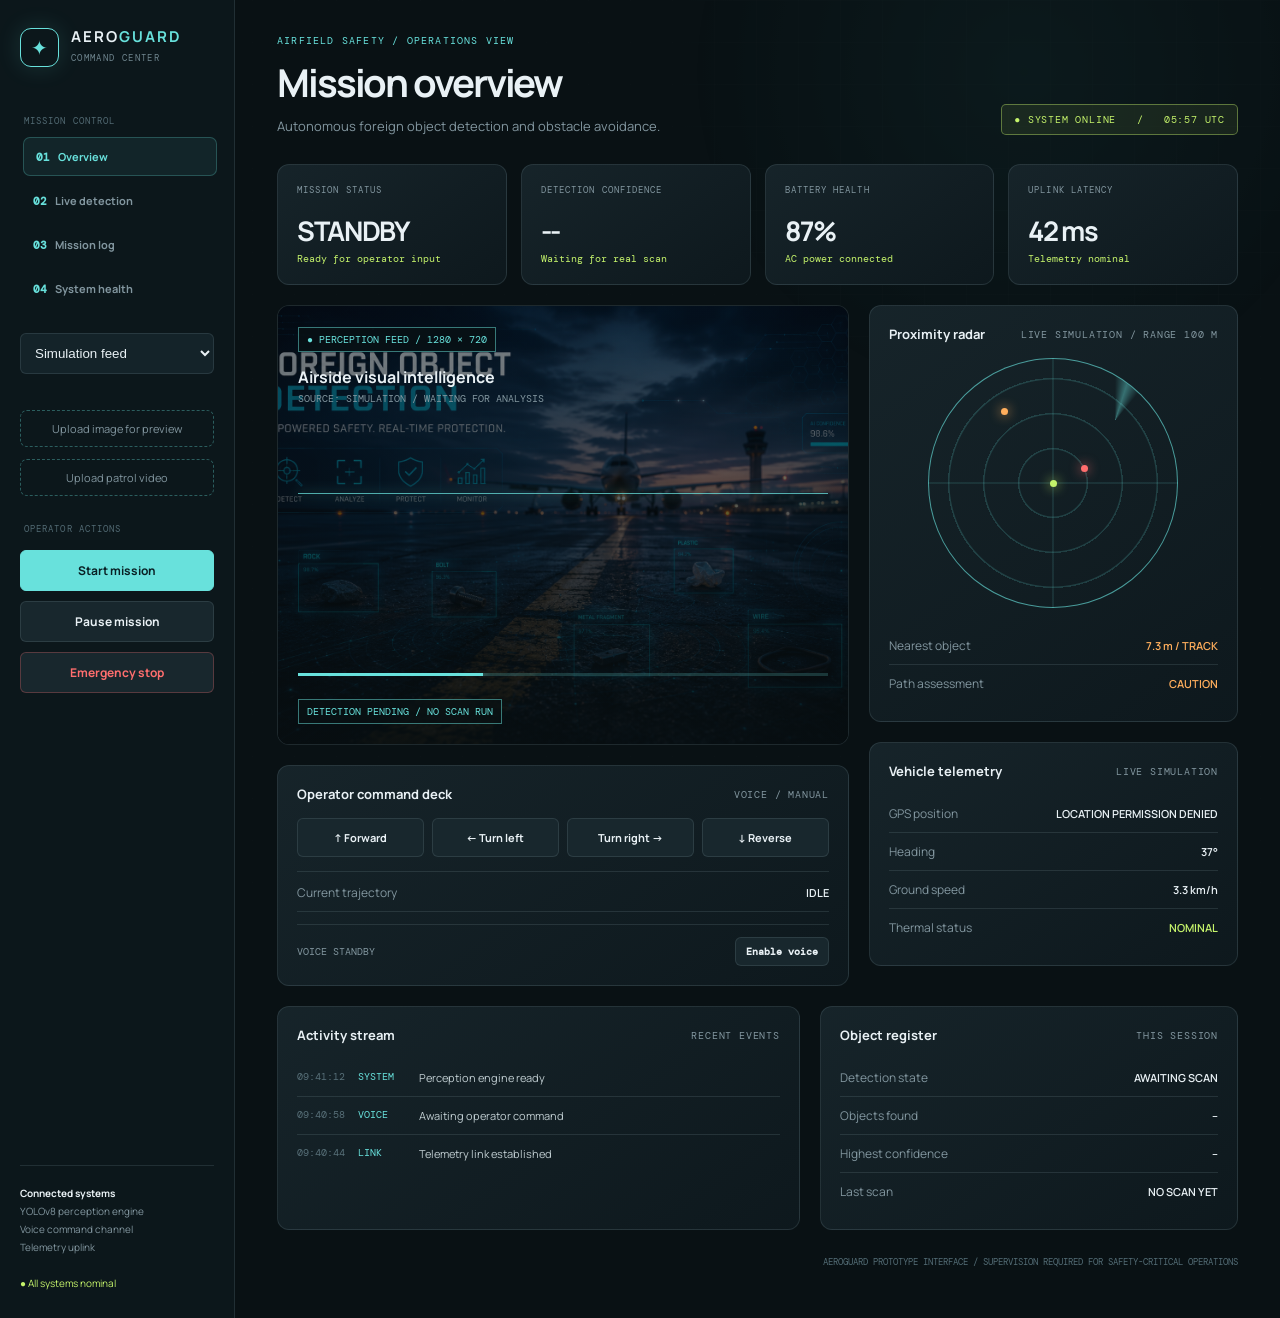
==== commit d24dbd5d: "Implement autonomous navigation and voice control features" ====
--- a/index.html
+++ b/index.html
@@ -33,7 +33,7 @@
     .camera { height:440px; padding:0; overflow:hidden; position:relative; background:#081013; } .camera img,.camera video { width:100%; height:100%; object-fit:cover; opacity:.72; } .camera-overlay { position:absolute; inset:0; padding:20px; display:flex; flex-direction:column; justify-content:space-between; background:linear-gradient(180deg,rgba(8,16,19,.22),rgba(8,16,19,.8)); pointer-events:none; } .tag { display:inline-block; width:max-content; padding:5px 8px; color:var(--cyan); border:1px solid rgba(104,225,220,.5); background:rgba(8,16,19,.75); font:10px 'DM Mono'; } .camera h3 { margin:14px 0 4px; font-size:16px; } .camera p { margin:0; color:var(--muted); font:10px 'DM Mono'; } .scan { height:1px; margin-top:88px; background:var(--cyan); box-shadow:0 0 12px var(--cyan); opacity:.75; animation:scan 3s ease-in-out infinite; } @keyframes scan { 0%,100% { opacity:.25; transform:translateY(-12px); } 50% { opacity:1; transform:translateY(20px); } } .detection-box { display:none; position:absolute; width:22%; height:27%; left:52%; top:34%; border:1px solid var(--lime); box-shadow:0 0 18px rgba(197,243,107,.34); animation:boxPulse 2.4s ease-in-out infinite; } .detection-box.is-visible { display:block; } .detection-box:before { content:'DETECTED'; position:absolute; top:-19px; left:-1px; padding:3px 5px; color:#0a1719; background:var(--lime); font:9px 'DM Mono'; } .detection-box.second { width:15%; height:18%; left:23%; top:49%; border-color:var(--orange); animation-delay:.7s; } .detection-box.second:before { content:'DETECTED'; background:var(--orange); } @keyframes boxPulse { 0%,100% { opacity:.5; transform:scale(.98); } 50% { opacity:1; transform:scale(1.02); } } .analysis-bar { position:absolute; left:20px; right:20px; bottom:68px; height:3px; background:rgba(104,225,220,.2); overflow:hidden; } .analysis-bar:after { content:''; display:block; width:35%; height:100%; background:var(--cyan); box-shadow:0 0 12px var(--cyan); animation:progress 2.2s ease-in-out infinite; } @keyframes progress { from { transform:translateX(-120%); } to { transform:translateX(330%); } }
     .radar { width:min(250px,70vw); aspect-ratio:1; margin:13px auto 19px; border:1px solid rgba(104,225,220,.65); border-radius:50%; position:relative; background:repeating-radial-gradient(circle,transparent 0 33px,rgba(104,225,220,.18) 34px 35px),linear-gradient(90deg,transparent 49.6%,rgba(104,225,220,.22) 50%,transparent 50.4%),linear-gradient(0deg,transparent 49.6%,rgba(104,225,220,.22) 50%,transparent 50.4%); overflow:hidden; } .radar:before { content:""; position:absolute; width:50%; height:50%; top:0; left:50%; background:conic-gradient(from 0deg,transparent 0deg,rgba(104,225,220,.42) 18deg,transparent 40deg); transform-origin:0 100%; animation:radarSweep 2.8s linear infinite; } .radar:after { content:""; position:absolute; width:7px; height:7px; top:calc(50% - 3px); left:calc(50% - 3px); background:var(--lime); border-radius:50%; box-shadow:0 0 12px var(--lime); } @keyframes radarSweep { to { transform:rotate(360deg); } } .dot { position:absolute; width:7px; height:7px; border-radius:50%; background:var(--orange); box-shadow:0 0 12px var(--orange); transition:left .7s ease,top .7s ease,right .7s ease,bottom .7s ease; } .dot.one { left:29%; top:31%; } .dot.two { left:70%; top:67%; background:var(--red); box-shadow:0 0 12px var(--red); }
     .row { display:flex; justify-content:space-between; align-items:center; padding:10px 0; border-bottom:1px solid var(--line); color:var(--muted); font-size:12px; } .row:last-child { border-bottom:0; } .row b { color:var(--text); font-size:11px; font-weight:600; }
-    .deck { margin-top:20px; } .command-grid { display:grid; grid-template-columns:repeat(4,1fr); gap:8px; } .command { border:1px solid var(--line); border-radius:6px; color:var(--text); background:#18272d; padding:11px 5px; font-size:11px; font-weight:700; } .command:hover,.command.active { border-color:var(--cyan); color:var(--cyan); } .current { margin-top:14px; padding-top:12px; border-top:1px solid var(--line); }
+    .deck { margin-top:20px; } .command-grid { display:grid; grid-template-columns:repeat(4,1fr); gap:8px; } .command { border:1px solid var(--line); border-radius:6px; color:var(--text); background:#18272d; padding:11px 5px; font-size:11px; font-weight:700; } .command:hover,.command.active { border-color:var(--cyan); color:var(--cyan); } .current { margin-top:14px; padding-top:12px; border-top:1px solid var(--line); } .voice-control { display:flex; align-items:center; justify-content:space-between; gap:12px; margin-top:12px; padding-top:12px; border-top:1px solid var(--line); color:var(--muted); font:10px 'DM Mono'; } .voice-control button { padding:7px 10px; border:1px solid var(--line); border-radius:6px; color:var(--text); background:#18272d; font-size:10px; font-weight:700; } .voice-control button.active { color:var(--cyan); border-color:var(--cyan); }
     .event { display:flex; gap:13px; padding:11px 0; border-bottom:1px solid var(--line); font-size:11px; } .event:last-child { border:0; } .event time { color:#587079; font:10px 'DM Mono'; } .event b { color:var(--cyan); font:10px 'DM Mono'; min-width:48px; } .event span { color:#c0cdd1; }
     .upload { display:block; border:1px dashed rgba(104,225,220,.35); border-radius:7px; padding:10px; margin-top:12px; color:var(--muted); font-size:11px; text-align:center; cursor:pointer; } .upload:hover { color:var(--cyan); border-color:var(--cyan); } #file,#video-file { display:none; } .page-nav { display:grid; gap:5px; margin:0 0 25px; } .nav-link { border:1px solid transparent; border-radius:7px; padding:11px 12px; color:var(--muted); background:transparent; text-align:left; font-size:11px; font-weight:700; transition:.2s; } .nav-link:hover,.nav-link.active { color:var(--cyan); border-color:rgba(104,225,220,.25); background:rgba(104,225,220,.07); transform:translateX(3px); } .nav-link span { display:inline-block; width:22px; color:var(--cyan); font-family:'DM Mono'; } .page-view { animation:pageIn .42s ease both; } .page-view.hidden { display:none; } @keyframes pageIn { from { opacity:0; transform:translateY(10px); } to { opacity:1; transform:translateY(0); } } .health-grid { display:grid; grid-template-columns:repeat(2,1fr); gap:14px; } .health-card { min-height:145px; } .health-meter { height:6px; background:#203138; border-radius:99px; overflow:hidden; margin:18px 0 9px; } .health-meter i { display:block; height:100%; width:92%; background:var(--lime); border-radius:99px; animation:meterIn 1.2s ease both; } .health-meter.warn i { width:68%; background:var(--orange); } @keyframes meterIn { from { width:0; } } .log-row { display:grid; grid-template-columns:85px 72px 1fr; gap:13px; padding:14px 0; border-bottom:1px solid var(--line); font-size:11px; } .log-row time { color:#587079; font:10px 'DM Mono'; } .log-row b { color:var(--cyan); font:10px 'DM Mono'; } footer { color:#536c75; font:9px 'DM Mono'; text-align:right; margin-top:26px; }
     @media (max-width:1050px) { .shell { grid-template-columns:190px 1fr; } main { padding:28px 24px; } .grid4 { grid-template-columns:repeat(2,1fr); } }
@@ -60,18 +60,18 @@
       <div id="overview-page" class="page-view">
       <section class="grid4">
         <div class="panel metric"><div class="metric-label">Mission status</div><div class="metric-value" id="mission-status">STANDBY</div><div class="metric-foot" id="mission-foot">Ready for operator input</div></div>
-        <div class="panel metric"><div class="metric-label">Detection confidence</div><div class="metric-value">94.8%</div><div class="metric-foot">+2.4% this pass</div></div>
+        <div class="panel metric"><div class="metric-label">Detection confidence</div><div class="metric-value" id="confidence-metric">--</div><div class="metric-foot" id="confidence-foot">Waiting for real scan</div></div>
         <div class="panel metric"><div class="metric-label">Battery health</div><div class="metric-value">87%</div><div class="metric-foot">AC power connected</div></div>
         <div class="panel metric"><div class="metric-label">Uplink latency</div><div class="metric-value">42 ms</div><div class="metric-foot">Telemetry nominal</div></div>
       </section>
       <section class="columns">
         <div>
           <div class="panel camera"><img id="feed" src="assets/bg.png" alt="Airfield visual feed"><video id="video-feed" controls muted loop playsinline hidden></video><div class="camera-overlay"><div><span class="tag" id="feed-tag">● PERCEPTION FEED / 1280 × 720</span><h3>Airside visual intelligence</h3><p id="feed-label">SOURCE: SIMULATION / WAITING FOR ANALYSIS</p><div class="scan"></div></div><div class="detection-box" id="box-one"></div><div class="detection-box second" id="box-two"></div><div class="analysis-bar"></div><span class="tag" id="threat-tag">DETECTION PENDING / NO SCAN RUN</span></div></div>
-          <div class="panel deck"><div class="panel-head">Operator command deck <small>VOICE / MANUAL</small></div><div class="command-grid"><button class="command" data-command="MOVE_FORWARD">↑ Forward</button><button class="command" data-command="TURN_LEFT">← Turn left</button><button class="command" data-command="TURN_RIGHT">Turn right →</button><button class="command" data-command="MOVE_BACKWARD">↓ Reverse</button></div><div class="row current"><span>Current trajectory</span><b id="trajectory">IDLE</b></div></div>
+          <div class="panel deck"><div class="panel-head">Operator command deck <small>VOICE / MANUAL</small></div><div class="command-grid"><button class="command" data-command="MOVE_FORWARD">↑ Forward</button><button class="command" data-command="TURN_LEFT">← Turn left</button><button class="command" data-command="TURN_RIGHT">Turn right →</button><button class="command" data-command="MOVE_BACKWARD">↓ Reverse</button></div><div class="row current"><span>Current trajectory</span><b id="trajectory">IDLE</b></div><div class="voice-control"><span id="voice-status">VOICE STANDBY</span><button id="voice-toggle" type="button">Enable voice</button></div></div>
         </div>
         <div>
           <div class="panel"><div class="panel-head">Proximity radar <small>LIVE SIMULATION / RANGE 100 M</small></div><div class="radar"><i class="dot one" id="radar-dot-one"></i><i class="dot two" id="radar-dot-two"></i></div><div class="row"><span>Nearest object</span><b style="color:var(--orange)" id="nearest-object">SCANNING...</b></div><div class="row"><span>Path assessment</span><b style="color:var(--lime)" id="path-assessment">SCANNING</b></div></div>
-          <div class="panel" style="margin-top:20px"><div class="panel-head">Vehicle telemetry <small>LIVE LINK</small></div><div class="row"><span>GPS position</span><b id="gps-position">LOCATION UNAVAILABLE</b></div><div class="row"><span>Heading</span><b>--</b></div><div class="row"><span>Ground speed</span><b>--</b></div><div class="row"><span>Thermal status</span><b style="color:var(--lime)">NOMINAL</b></div></div>
+          <div class="panel" style="margin-top:20px"><div class="panel-head">Vehicle telemetry <small>LIVE SIMULATION</small></div><div class="row"><span>GPS position</span><b id="gps-position">LOCATION UNAVAILABLE</b></div><div class="row"><span>Heading</span><b id="heading-value">--</b></div><div class="row"><span>Ground speed</span><b id="speed-value">--</b></div><div class="row"><span>Thermal status</span><b style="color:var(--lime)">NOMINAL</b></div></div>
         </div>
       </section>
       <section class="lower">
@@ -95,10 +95,18 @@
       events.insertAdjacentHTML('afterbegin', `<div class="event"><time>${now}</time><b>${kind}</b><span>${message}</span></div>`);
       while (events.children.length > 4) events.lastElementChild.remove();
     }
-    document.getElementById('start').onclick = () => { status.textContent='PATROLLING'; foot.textContent='Autonomous patrol active'; addEvent('MISSION','Autonomous patrol started'); };
+    let voiceRecognition = null;
+    let voiceListening = false;
+    function executeCommand(command, source) { const button = document.querySelector(`[data-command="${command}"]`); if (!button) return; document.querySelectorAll('.command').forEach(item => item.classList.remove('active')); button.classList.add('active'); trajectory.textContent = command.replaceAll('_', ' '); addEvent(source, `${button.textContent.trim()} command acknowledged`); }
+    function setVoiceListening(enabled) { if (!voiceRecognition) return; if (enabled === voiceListening) return; voiceListening = enabled; const voiceStatus = document.getElementById('voice-status'); const voiceToggle = document.getElementById('voice-toggle'); voiceStatus.textContent = enabled ? 'VOICE LISTENING' : 'VOICE STANDBY'; voiceToggle.textContent = enabled ? 'Disable voice' : 'Enable voice'; voiceToggle.classList.toggle('active', enabled); if (enabled) voiceRecognition.start(); else voiceRecognition.stop(); }
+    document.getElementById('start').onclick = () => { status.textContent='PATROLLING'; foot.textContent='Autonomous patrol active'; addEvent('MISSION','Autonomous patrol started'); setVoiceListening(true); };
     document.getElementById('pause').onclick = () => { status.textContent='STANDBY'; foot.textContent='Ready for operator input'; trajectory.textContent='IDLE'; addEvent('MISSION','Patrol paused by operator'); };
     document.getElementById('stop').onclick = () => { status.textContent='STOPPED'; status.style.color='var(--red)'; foot.textContent='Emergency braking engaged'; trajectory.textContent='EMERGENCY STOP'; addEvent('ALERT','Emergency braking engaged'); };
-    document.querySelectorAll('[data-command]').forEach(button => button.onclick = () => { document.querySelectorAll('.command').forEach(item => item.classList.remove('active')); button.classList.add('active'); const command = button.dataset.command.replaceAll('_',' '); trajectory.textContent=command; addEvent('COMMAND', `${button.textContent.trim()} command acknowledged`); });
+    document.getElementById('pause').addEventListener('click', () => setVoiceListening(false));
+    document.getElementById('stop').addEventListener('click', () => setVoiceListening(false));
+    document.querySelectorAll('[data-command]').forEach(button => button.onclick = () => executeCommand(button.dataset.command, 'COMMAND'));
+    const SpeechRecognition = window.SpeechRecognition || window.webkitSpeechRecognition;
+    if (SpeechRecognition) { voiceRecognition = new SpeechRecognition(); voiceRecognition.continuous = true; voiceRecognition.interimResults = false; voiceRecognition.lang = 'en-US'; voiceRecognition.onresult = event => { const transcript = event.results[event.results.length - 1][0].transcript.toLowerCase(); const commands = [['forward', 'MOVE_FORWARD'], ['backward', 'MOVE_BACKWARD'], ['reverse', 'MOVE_BACKWARD'], ['turn left', 'TURN_LEFT'], ['left', 'TURN_LEFT'], ['turn right', 'TURN_RIGHT'], ['right', 'TURN_RIGHT'], ['stop', 'EMERGENCY_STOP'], ['pause', 'EMERGENCY_STOP']]; const match = commands.find(([phrase]) => transcript.includes(phrase)); if (match) { if (match[1] === 'EMERGENCY_STOP') document.getElementById('stop').click(); else executeCommand(match[1], 'VOICE'); } addEvent('VOICE', `Heard: ${transcript}`); }; voiceRecognition.onerror = () => { document.getElementById('voice-status').textContent = 'VOICE ERROR / CHECK MIC'; }; voiceRecognition.onend = () => { if (voiceListening) voiceRecognition.start(); }; document.getElementById('voice-toggle').onclick = () => setVoiceListening(!voiceListening); } else { document.getElementById('voice-status').textContent = 'VOICE UNSUPPORTED'; document.getElementById('voice-toggle').disabled = true; }
     let cameraStream = null;
     let cameraAnalysisTimer = null;
     async function stopCamera() { if (cameraAnalysisTimer) { clearInterval(cameraAnalysisTimer); cameraAnalysisTimer = null; } if (!cameraStream) return; cameraStream.getTracks().forEach(track => track.stop()); cameraStream = null; }
@@ -137,12 +145,17 @@
       navigator.geolocation.watchPosition(position => { gpsPosition.textContent = `${position.coords.latitude.toFixed(5)}, ${position.coords.longitude.toFixed(5)}`; }, () => { gpsPosition.textContent = 'LOCATION PERMISSION DENIED'; }, { enableHighAccuracy: true, maximumAge: 10000, timeout: 10000 });
     } else { gpsPosition.textContent = 'GEOLOCATION UNSUPPORTED'; }
     async function sendMedia(file, endpoint) { const body = new FormData(); body.append('file', file); const response = await fetch(`${API_BASE}${endpoint}`, { method: 'POST', body }); const result = await response.json(); if (!response.ok) throw new Error(result.error || 'Backend detection failed'); return result; }
-    function applyDetections(result) { const labels = result.detections || []; document.getElementById('box-one').classList.toggle('is-visible', labels.length > 0); document.getElementById('box-two').classList.toggle('is-visible', labels.length > 1); const summary = labels.length ? labels.slice(0, 2).map(item => `${item.label.toUpperCase()} ${item.confidence}%`).join(' / ') : '0 OBJECTS DETECTED'; document.getElementById('threat-tag').textContent = `YOLO RESULT / ${summary}`; }
-    document.getElementById('file').onchange = async event => { const file = event.target.files[0]; if (!file) return; const feed = document.getElementById('feed'); const video = document.getElementById('video-feed'); feed.src = URL.createObjectURL(file); feed.hidden = false; video.hidden = true; document.getElementById('feed-label').textContent = 'SOURCE: UPLOADED FRAME / ANALYSING WITH YOLO'; try { const result = await sendMedia(file, '/api/detect-image'); applyDetections(result); addEvent('AI', `${result.count} object(s) detected from uploaded image`); } catch (error) { document.getElementById('threat-tag').textContent = error.message.includes('YOLO') || error.message.includes('Torch') ? 'MODEL BLOCKED / USE DEPLOYED APP' : 'DETECTION UNAVAILABLE / API OFFLINE'; addEvent('API', error.message.includes('YOLO') || error.message.includes('Torch') ? 'Windows blocked the YOLO runtime' : 'Image loaded; no detection result returned'); } };
-    document.getElementById('video-file').onchange = async event => { const file = event.target.files[0]; if (!file) return; const feed = document.getElementById('feed'); const video = document.getElementById('video-feed'); video.src = URL.createObjectURL(file); video.hidden = false; feed.hidden = true; video.play().catch(() => {}); document.getElementById('feed-label').textContent = 'SOURCE: UPLOADED VIDEO / ANALYSING WITH YOLO'; document.getElementById('feed-tag').textContent = '● VIDEO FEED / ANALYSIS'; try { const result = await sendMedia(file, '/api/detect-video'); applyDetections(result); addEvent('AI', `${result.count} object(s) detected in uploaded video`); } catch (error) { document.getElementById('threat-tag').textContent = 'DETECTION UNAVAILABLE / API OFFLINE'; addEvent('API', `${file.name} loaded; no detection result returned`); } };
+    function positionDetectionBox(element, detection, media) { const [x1, y1, x2, y2] = detection.box || []; const width = media.videoWidth || media.naturalWidth; const height = media.videoHeight || media.naturalHeight; if (!width || !height || x2 <= x1 || y2 <= y1) return; element.style.left = `${x1 / width * 100}%`; element.style.top = `${y1 / height * 100}%`; element.style.width = `${(x2 - x1) / width * 100}%`; element.style.height = `${(y2 - y1) / height * 100}%`; }
+    let lastAutoCommand = '';
+    function announceNavigation(message) { if (!('speechSynthesis' in window)) return; window.speechSynthesis.cancel(); const speech = new SpeechSynthesisUtterance(message); speech.lang = 'en-US'; speech.rate = 0.95; speech.pitch = 1; window.speechSynthesis.speak(speech); }
+    function autoNavigate(labels, media, navigation) { const command = navigation?.action || 'MOVE_FORWARD'; if (command !== lastAutoCommand) { lastAutoCommand = command; if (command === 'EMERGENCY_STOP') { document.getElementById('trajectory').textContent = 'EMERGENCY STOP'; document.getElementById('mission-status').textContent = 'STOPPED'; const message = navigation.reason || 'Emergency braking engaged'; addEvent('AUTO', message); announceNavigation(`Warning. ${message}.`); } else { executeCommand(command, 'AUTO'); const messages = { MOVE_FORWARD: 'Path clear. Moving forward.', TURN_LEFT: 'Obstacle on the right. Turning left.', TURN_RIGHT: 'Obstacle on the left. Turning right.' }; announceNavigation(messages[command]); } } }
+    function applyDetections(result, media = document.getElementById('feed')) { const labels = result.detections || []; const firstBox = document.getElementById('box-one'); const secondBox = document.getElementById('box-two'); firstBox.classList.toggle('is-visible', labels.length > 0); secondBox.classList.toggle('is-visible', labels.length > 1); if (labels[0]) positionDetectionBox(firstBox, labels[0], media); if (labels[1]) positionDetectionBox(secondBox, labels[1], media); document.getElementById('confidence-metric').textContent = labels.length ? `${result.highest_confidence}%` : '--'; document.getElementById('confidence-foot').textContent = labels.length ? `${labels.length} real object(s) found` : 'No objects found'; const summary = labels.length ? labels.slice(0, 2).map(item => `${item.label.toUpperCase()} ${item.confidence}%`).join(' / ') : '0 OBJECTS DETECTED'; document.getElementById('threat-tag').textContent = `YOLO RESULT / ${summary}`; autoNavigate(labels, media, result.navigation); }
+    async function analyseVideoFrame() { const video = document.getElementById('video-feed'); if (video.readyState < 2 || video.ended) return; const canvas = document.createElement('canvas'); canvas.width = video.videoWidth || 640; canvas.height = video.videoHeight || 360; canvas.getContext('2d').drawImage(video, 0, 0, canvas.width, canvas.height); canvas.toBlob(async blob => { if (!blob) return; try { const result = await sendMedia(new File([blob], 'video-frame.jpg', { type: 'image/jpeg' }), '/api/detect-image'); applyDetections(result, video); } catch (error) { addEvent('API', 'Live video frame analysis unavailable'); } }, 'image/jpeg', .82); }
+    document.getElementById('file').onchange = async event => { const file = event.target.files[0]; if (!file) return; const feed = document.getElementById('feed'); const video = document.getElementById('video-feed'); feed.src = URL.createObjectURL(file); feed.hidden = false; video.hidden = true; document.getElementById('feed-label').textContent = 'SOURCE: UPLOADED FRAME / ANALYSING WITH YOLO'; try { const result = await sendMedia(file, '/api/detect-image'); applyDetections(result); addEvent('AI', `${result.count} object(s) detected from uploaded image`); } catch (error) { const message = error instanceof Error ? error.message : String(error); const runtimeFailure = /YOLO|Torch|ultralytics/i.test(message); document.getElementById('threat-tag').textContent = runtimeFailure ? 'MODEL ERROR / CHECK API LOG' : 'DETECTION UNAVAILABLE / API OFFLINE'; addEvent('API', message || 'Image loaded; no detection result returned'); } };
+    document.getElementById('video-file').onchange = async event => { const file = event.target.files[0]; if (!file) return; await stopCamera(); const feed = document.getElementById('feed'); const video = document.getElementById('video-feed'); video.srcObject = null; video.src = URL.createObjectURL(file); video.hidden = false; feed.hidden = true; video.controls = true; video.loop = true; video.muted = true; video.load(); try { await video.play(); } catch (error) { addEvent('VIDEO', 'Video loaded; press play to start'); } document.getElementById('feed-label').textContent = 'SOURCE: UPLOADED VIDEO / AUTONOMOUS NAVIGATION'; document.getElementById('feed-tag').textContent = '● VIDEO FEED / AUTO PILOT'; cameraAnalysisTimer = setInterval(analyseVideoFrame, 1500); try { const result = await sendMedia(file, '/api/detect-video'); applyDetections(result, video); addEvent('AI', `${result.count} object(s) detected in uploaded video`); } catch (error) { document.getElementById('threat-tag').textContent = 'DETECTION UNAVAILABLE / API OFFLINE'; addEvent('API', `${file.name} loaded; live navigation still requires the API`); } };
     const pageCopy = { overview:['AIRFIELD SAFETY / OPERATIONS VIEW','Mission overview','Autonomous foreign object detection and obstacle avoidance.'], detection:['PERCEPTION / MODEL OUTPUT','Live detection','Inspect every frame with confidence-aware tracking.'], logs:['OPERATIONS / AUDIT TRAIL','Mission log','A clear timeline of every command, scan, and system event.'], health:['SYSTEMS / DIAGNOSTICS','System health','Monitor the intelligence, telemetry, power, and voice layers.'] };
     document.querySelectorAll('.nav-link').forEach(link => link.onclick = () => { const page = link.dataset.page; document.querySelectorAll('.nav-link').forEach(item => item.classList.toggle('active', item === link)); document.querySelectorAll('.page-view').forEach(view => view.classList.toggle('hidden', view.id !== `${page}-page`)); document.getElementById('page-eyebrow').textContent = pageCopy[page][0]; document.getElementById('page-title').textContent = pageCopy[page][1]; document.getElementById('page-sub').textContent = pageCopy[page][2]; document.querySelectorAll('.page-view:not(.hidden)').forEach(view => { view.classList.remove('page-view'); void view.offsetWidth; view.classList.add('page-view'); }); });
-    function updateRadarPoints() { const first = document.getElementById('radar-dot-one'); const second = document.getElementById('radar-dot-two'); const firstX = 16 + Math.random() * 68; const firstY = 14 + Math.random() * 68; const secondX = 16 + Math.random() * 68; const secondY = 14 + Math.random() * 68; first.style.left = `${firstX}%`; first.style.top = `${firstY}%`; second.style.left = `${secondX}%`; second.style.top = `${secondY}%`; const distance = (5 + Math.random() * 22).toFixed(1); document.getElementById('nearest-object').textContent = `${distance} m / TRACK`; const clear = Math.random() > .18; document.getElementById('path-assessment').textContent = clear ? 'CLEAR' : 'CAUTION'; document.getElementById('path-assessment').style.color = clear ? 'var(--lime)' : 'var(--orange)'; }
+    function updateRadarPoints() { const first = document.getElementById('radar-dot-one'); const second = document.getElementById('radar-dot-two'); const firstX = 16 + Math.random() * 68; const firstY = 14 + Math.random() * 68; const secondX = 16 + Math.random() * 68; const secondY = 14 + Math.random() * 68; first.style.left = `${firstX}%`; first.style.top = `${firstY}%`; second.style.left = `${secondX}%`; second.style.top = `${secondY}%`; const distance = (5 + Math.random() * 22).toFixed(1); document.getElementById('nearest-object').textContent = `${distance} m / TRACK`; const clear = Math.random() > .18; document.getElementById('path-assessment').textContent = clear ? 'CLEAR' : 'CAUTION'; document.getElementById('path-assessment').style.color = clear ? 'var(--lime)' : 'var(--orange)'; document.getElementById('heading-value').textContent = `${Math.floor(Math.random() * 360)}°`; document.getElementById('speed-value').textContent = `${(1 + Math.random() * 3.5).toFixed(1)} km/h`; }
     updateRadarPoints(); setInterval(updateRadarPoints, 1800);
     setInterval(() => { document.getElementById('clock').textContent = new Date().toLocaleTimeString([], {hour:'2-digit', minute:'2-digit', hour12:false}) + ' UTC'; }, 1000);
   </script>
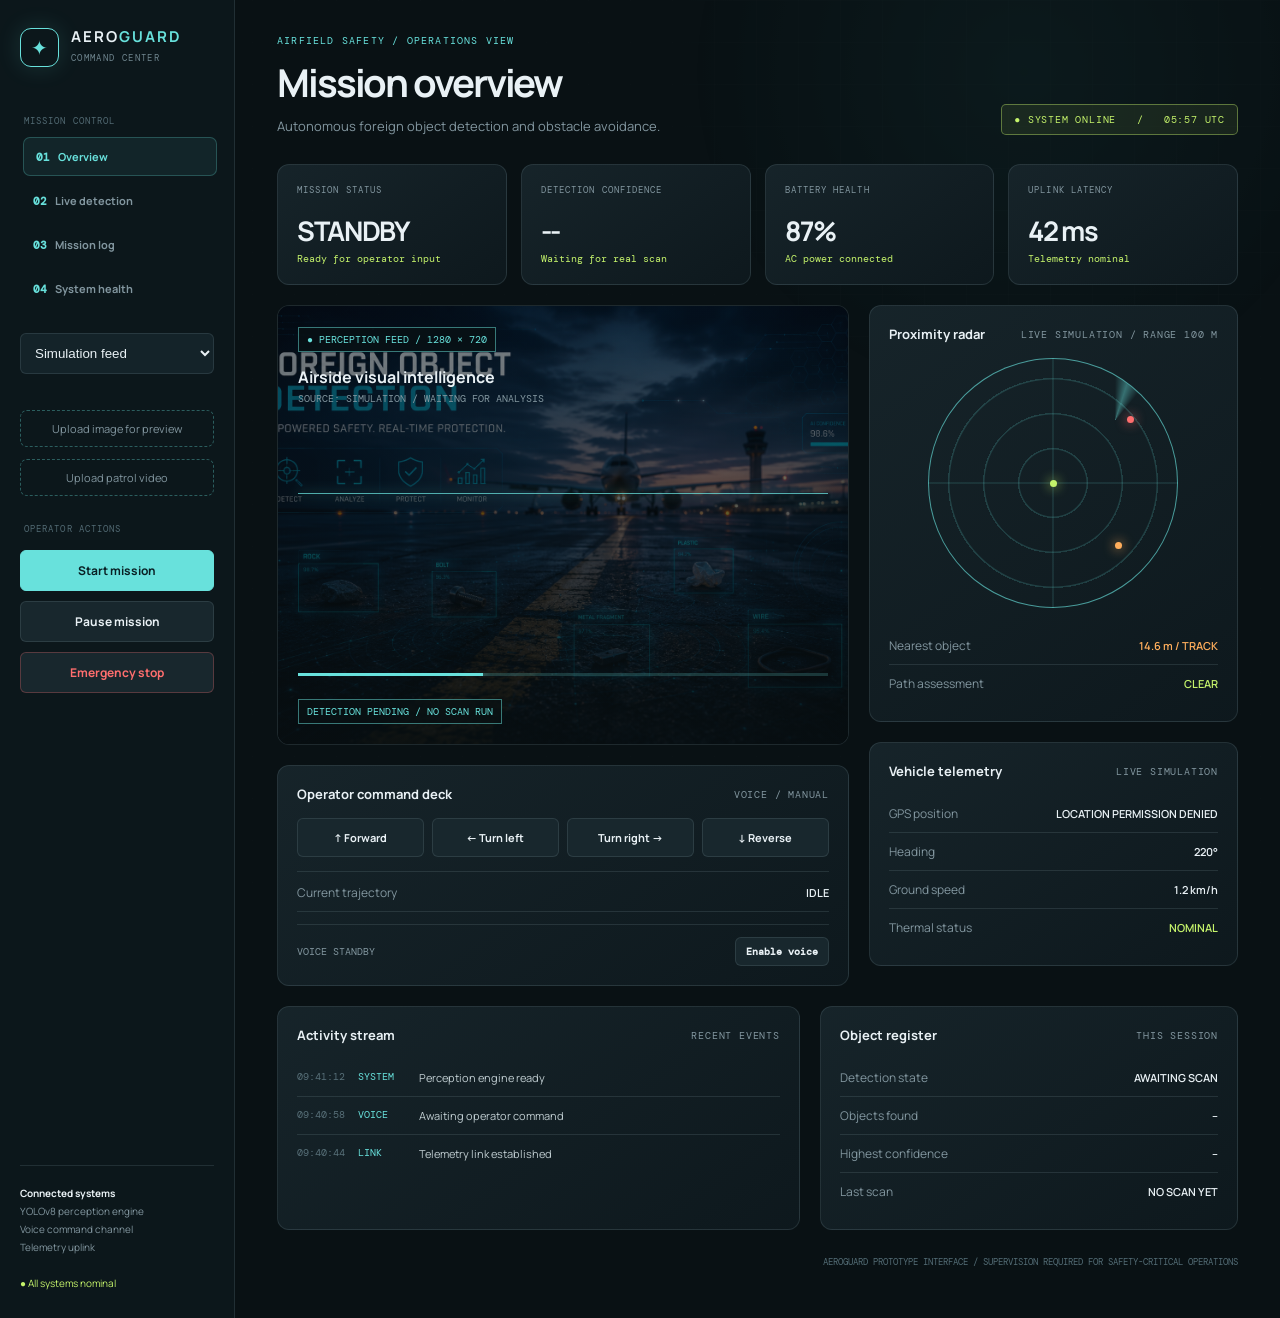
==== commit b964ccf7: "Enhance voice command functionality and integrate speech synthesis for navigation announcements" ====
--- a/index.html
+++ b/index.html
@@ -99,7 +99,7 @@
     let voiceListening = false;
     function executeCommand(command, source) { const button = document.querySelector(`[data-command="${command}"]`); if (!button) return; document.querySelectorAll('.command').forEach(item => item.classList.remove('active')); button.classList.add('active'); trajectory.textContent = command.replaceAll('_', ' '); addEvent(source, `${button.textContent.trim()} command acknowledged`); }
     function setVoiceListening(enabled) { if (!voiceRecognition) return; if (enabled === voiceListening) return; voiceListening = enabled; const voiceStatus = document.getElementById('voice-status'); const voiceToggle = document.getElementById('voice-toggle'); voiceStatus.textContent = enabled ? 'VOICE LISTENING' : 'VOICE STANDBY'; voiceToggle.textContent = enabled ? 'Disable voice' : 'Enable voice'; voiceToggle.classList.toggle('active', enabled); if (enabled) voiceRecognition.start(); else voiceRecognition.stop(); }
-    document.getElementById('start').onclick = () => { status.textContent='PATROLLING'; foot.textContent='Autonomous patrol active'; addEvent('MISSION','Autonomous patrol started'); setVoiceListening(true); };
+    document.getElementById('start').onclick = () => { status.textContent='PATROLLING'; foot.textContent='Autonomous patrol active'; addEvent('MISSION','Autonomous patrol started'); unlockSpeech(); setVoiceListening(true); };
     document.getElementById('pause').onclick = () => { status.textContent='STANDBY'; foot.textContent='Ready for operator input'; trajectory.textContent='IDLE'; addEvent('MISSION','Patrol paused by operator'); };
     document.getElementById('stop').onclick = () => { status.textContent='STOPPED'; status.style.color='var(--red)'; foot.textContent='Emergency braking engaged'; trajectory.textContent='EMERGENCY STOP'; addEvent('ALERT','Emergency braking engaged'); };
     document.getElementById('pause').addEventListener('click', () => setVoiceListening(false));
@@ -147,12 +147,15 @@
     async function sendMedia(file, endpoint) { const body = new FormData(); body.append('file', file); const response = await fetch(`${API_BASE}${endpoint}`, { method: 'POST', body }); const result = await response.json(); if (!response.ok) throw new Error(result.error || 'Backend detection failed'); return result; }
     function positionDetectionBox(element, detection, media) { const [x1, y1, x2, y2] = detection.box || []; const width = media.videoWidth || media.naturalWidth; const height = media.videoHeight || media.naturalHeight; if (!width || !height || x2 <= x1 || y2 <= y1) return; element.style.left = `${x1 / width * 100}%`; element.style.top = `${y1 / height * 100}%`; element.style.width = `${(x2 - x1) / width * 100}%`; element.style.height = `${(y2 - y1) / height * 100}%`; }
     let lastAutoCommand = '';
-    function announceNavigation(message) { if (!('speechSynthesis' in window)) return; window.speechSynthesis.cancel(); const speech = new SpeechSynthesisUtterance(message); speech.lang = 'en-US'; speech.rate = 0.95; speech.pitch = 1; window.speechSynthesis.speak(speech); }
+    let speechReady = false;
+    function announceNavigation(message) { if (!('speechSynthesis' in window)) return; window.speechSynthesis.resume(); window.speechSynthesis.cancel(); const speech = new SpeechSynthesisUtterance(message); speech.lang = 'en-US'; speech.rate = 0.95; speech.pitch = 1; window.speechSynthesis.speak(speech); speechReady = true; }
+    function unlockSpeech() { if (!('speechSynthesis' in window)) { addEvent('VOICE', 'Browser speech is not supported'); return; } speechReady = true; announceNavigation('Automatic voice guidance enabled.'); }
     function autoNavigate(labels, media, navigation) { const command = navigation?.action || 'MOVE_FORWARD'; if (command !== lastAutoCommand) { lastAutoCommand = command; if (command === 'EMERGENCY_STOP') { document.getElementById('trajectory').textContent = 'EMERGENCY STOP'; document.getElementById('mission-status').textContent = 'STOPPED'; const message = navigation.reason || 'Emergency braking engaged'; addEvent('AUTO', message); announceNavigation(`Warning. ${message}.`); } else { executeCommand(command, 'AUTO'); const messages = { MOVE_FORWARD: 'Path clear. Moving forward.', TURN_LEFT: 'Obstacle on the right. Turning left.', TURN_RIGHT: 'Obstacle on the left. Turning right.' }; announceNavigation(messages[command]); } } }
     function applyDetections(result, media = document.getElementById('feed')) { const labels = result.detections || []; const firstBox = document.getElementById('box-one'); const secondBox = document.getElementById('box-two'); firstBox.classList.toggle('is-visible', labels.length > 0); secondBox.classList.toggle('is-visible', labels.length > 1); if (labels[0]) positionDetectionBox(firstBox, labels[0], media); if (labels[1]) positionDetectionBox(secondBox, labels[1], media); document.getElementById('confidence-metric').textContent = labels.length ? `${result.highest_confidence}%` : '--'; document.getElementById('confidence-foot').textContent = labels.length ? `${labels.length} real object(s) found` : 'No objects found'; const summary = labels.length ? labels.slice(0, 2).map(item => `${item.label.toUpperCase()} ${item.confidence}%`).join(' / ') : '0 OBJECTS DETECTED'; document.getElementById('threat-tag').textContent = `YOLO RESULT / ${summary}`; autoNavigate(labels, media, result.navigation); }
-    async function analyseVideoFrame() { const video = document.getElementById('video-feed'); if (video.readyState < 2 || video.ended) return; const canvas = document.createElement('canvas'); canvas.width = video.videoWidth || 640; canvas.height = video.videoHeight || 360; canvas.getContext('2d').drawImage(video, 0, 0, canvas.width, canvas.height); canvas.toBlob(async blob => { if (!blob) return; try { const result = await sendMedia(new File([blob], 'video-frame.jpg', { type: 'image/jpeg' }), '/api/detect-image'); applyDetections(result, video); } catch (error) { addEvent('API', 'Live video frame analysis unavailable'); } }, 'image/jpeg', .82); }
+    let videoFrameRequestActive = false;
+    async function analyseVideoFrame() { const video = document.getElementById('video-feed'); if (videoFrameRequestActive || video.readyState < 2 || video.ended) return; videoFrameRequestActive = true; const canvas = document.createElement('canvas'); canvas.width = video.videoWidth || 640; canvas.height = video.videoHeight || 360; canvas.getContext('2d').drawImage(video, 0, 0, canvas.width, canvas.height); canvas.toBlob(async blob => { if (!blob) { videoFrameRequestActive = false; return; } try { const result = await sendMedia(new File([blob], 'video-frame.jpg', { type: 'image/jpeg' }), '/api/detect-image'); applyDetections(result, video); } catch (error) { const message = error instanceof Error ? error.message : String(error); document.getElementById('threat-tag').textContent = 'LIVE ANALYSIS ERROR / CHECK API'; addEvent('API', message || 'Live video frame analysis unavailable'); } finally { videoFrameRequestActive = false; } }, 'image/jpeg', .82); }
     document.getElementById('file').onchange = async event => { const file = event.target.files[0]; if (!file) return; const feed = document.getElementById('feed'); const video = document.getElementById('video-feed'); feed.src = URL.createObjectURL(file); feed.hidden = false; video.hidden = true; document.getElementById('feed-label').textContent = 'SOURCE: UPLOADED FRAME / ANALYSING WITH YOLO'; try { const result = await sendMedia(file, '/api/detect-image'); applyDetections(result); addEvent('AI', `${result.count} object(s) detected from uploaded image`); } catch (error) { const message = error instanceof Error ? error.message : String(error); const runtimeFailure = /YOLO|Torch|ultralytics/i.test(message); document.getElementById('threat-tag').textContent = runtimeFailure ? 'MODEL ERROR / CHECK API LOG' : 'DETECTION UNAVAILABLE / API OFFLINE'; addEvent('API', message || 'Image loaded; no detection result returned'); } };
-    document.getElementById('video-file').onchange = async event => { const file = event.target.files[0]; if (!file) return; await stopCamera(); const feed = document.getElementById('feed'); const video = document.getElementById('video-feed'); video.srcObject = null; video.src = URL.createObjectURL(file); video.hidden = false; feed.hidden = true; video.controls = true; video.loop = true; video.muted = true; video.load(); try { await video.play(); } catch (error) { addEvent('VIDEO', 'Video loaded; press play to start'); } document.getElementById('feed-label').textContent = 'SOURCE: UPLOADED VIDEO / AUTONOMOUS NAVIGATION'; document.getElementById('feed-tag').textContent = '● VIDEO FEED / AUTO PILOT'; cameraAnalysisTimer = setInterval(analyseVideoFrame, 1500); try { const result = await sendMedia(file, '/api/detect-video'); applyDetections(result, video); addEvent('AI', `${result.count} object(s) detected in uploaded video`); } catch (error) { document.getElementById('threat-tag').textContent = 'DETECTION UNAVAILABLE / API OFFLINE'; addEvent('API', `${file.name} loaded; live navigation still requires the API`); } };
+    document.getElementById('video-file').onchange = async event => { const file = event.target.files[0]; if (!file) return; unlockSpeech(); await stopCamera(); const feed = document.getElementById('feed'); const video = document.getElementById('video-feed'); video.srcObject = null; video.src = URL.createObjectURL(file); video.hidden = false; feed.hidden = true; video.controls = true; video.loop = true; video.muted = true; video.load(); document.getElementById('feed-label').textContent = 'SOURCE: UPLOADED VIDEO / AUTONOMOUS NAVIGATION'; document.getElementById('feed-tag').textContent = '● VIDEO FEED / AUTO PILOT'; video.onloadeddata = async () => { try { await video.play(); } catch (error) { addEvent('VIDEO', 'Video loaded; press play to start'); } if (cameraAnalysisTimer) clearInterval(cameraAnalysisTimer); cameraAnalysisTimer = setInterval(analyseVideoFrame, 2500); analyseVideoFrame(); addEvent('AI', 'Live video navigation started'); }; };
     const pageCopy = { overview:['AIRFIELD SAFETY / OPERATIONS VIEW','Mission overview','Autonomous foreign object detection and obstacle avoidance.'], detection:['PERCEPTION / MODEL OUTPUT','Live detection','Inspect every frame with confidence-aware tracking.'], logs:['OPERATIONS / AUDIT TRAIL','Mission log','A clear timeline of every command, scan, and system event.'], health:['SYSTEMS / DIAGNOSTICS','System health','Monitor the intelligence, telemetry, power, and voice layers.'] };
     document.querySelectorAll('.nav-link').forEach(link => link.onclick = () => { const page = link.dataset.page; document.querySelectorAll('.nav-link').forEach(item => item.classList.toggle('active', item === link)); document.querySelectorAll('.page-view').forEach(view => view.classList.toggle('hidden', view.id !== `${page}-page`)); document.getElementById('page-eyebrow').textContent = pageCopy[page][0]; document.getElementById('page-title').textContent = pageCopy[page][1]; document.getElementById('page-sub').textContent = pageCopy[page][2]; document.querySelectorAll('.page-view:not(.hidden)').forEach(view => { view.classList.remove('page-view'); void view.offsetWidth; view.classList.add('page-view'); }); });
     function updateRadarPoints() { const first = document.getElementById('radar-dot-one'); const second = document.getElementById('radar-dot-two'); const firstX = 16 + Math.random() * 68; const firstY = 14 + Math.random() * 68; const secondX = 16 + Math.random() * 68; const secondY = 14 + Math.random() * 68; first.style.left = `${firstX}%`; first.style.top = `${firstY}%`; second.style.left = `${secondX}%`; second.style.top = `${secondY}%`; const distance = (5 + Math.random() * 22).toFixed(1); document.getElementById('nearest-object').textContent = `${distance} m / TRACK`; const clear = Math.random() > .18; document.getElementById('path-assessment').textContent = clear ? 'CLEAR' : 'CAUTION'; document.getElementById('path-assessment').style.color = clear ? 'var(--lime)' : 'var(--orange)'; document.getElementById('heading-value').textContent = `${Math.floor(Math.random() * 360)}°`; document.getElementById('speed-value').textContent = `${(1 + Math.random() * 3.5).toFixed(1)} km/h`; }
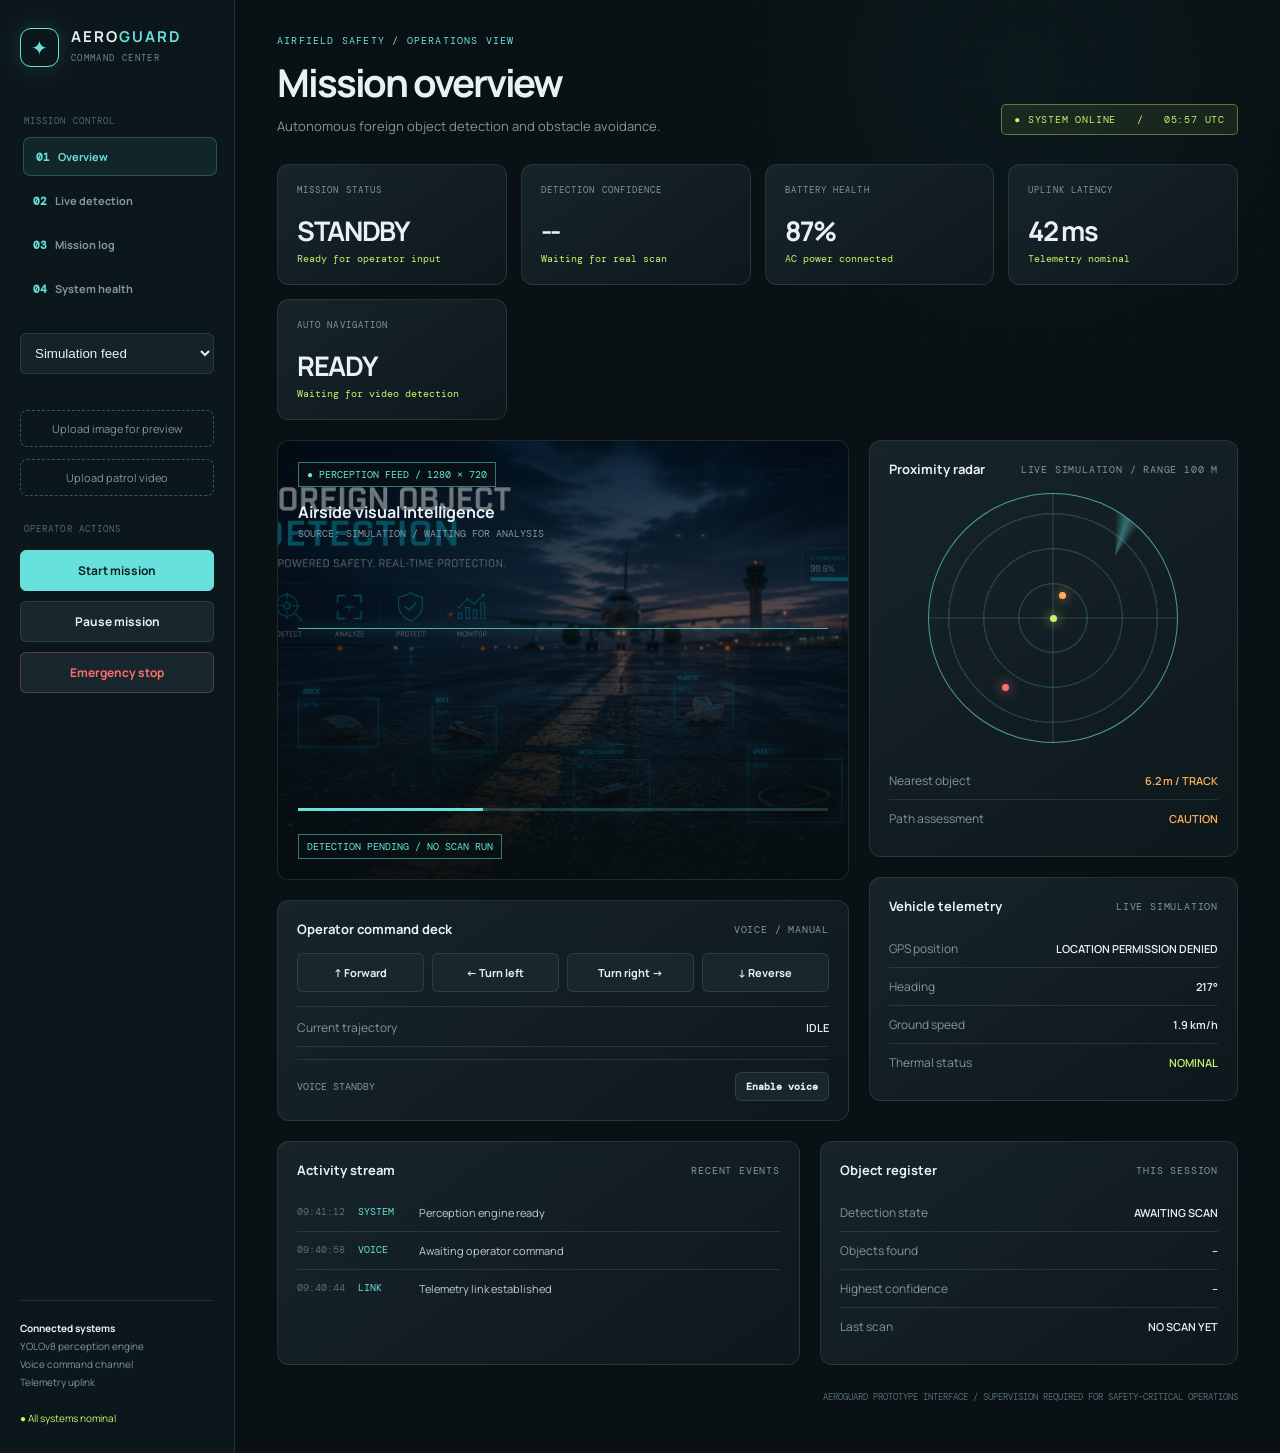
==== commit f2dac1cd: "Improve error handling in image detection and add navigation status display" ====
--- a/index.html
+++ b/index.html
@@ -27,7 +27,7 @@
     .side-note { position:absolute; left:20px; right:20px; bottom:26px; padding-top:18px; border-top:1px solid var(--line); color:var(--muted); font-size:10px; line-height:1.8; } .side-note b { color:var(--text); }
     main { width:min(1500px,100%); padding:34px 42px 50px; position:relative; z-index:1; }
     .top { display:flex; justify-content:space-between; align-items:end; margin-bottom:29px; } .eyebrow { color:var(--cyan); font-size:10px; margin-bottom:9px; } h1 { margin:0; font-size:clamp(29px,3vw,43px); letter-spacing:-.055em; } .sub { margin:8px 0 0; color:var(--muted); font-size:13px; } .pill { padding:8px 12px; border:1px solid rgba(197,243,107,.4); background:rgba(197,243,107,.08); color:var(--lime); border-radius:5px; font:10px 'DM Mono'; letter-spacing:.08em; }
-    .grid4 { display:grid; grid-template-columns:repeat(4,1fr); gap:14px; } .panel { background:linear-gradient(145deg,rgba(23,37,43,.97),rgba(14,25,30,.97)); border:1px solid var(--line); border-radius:12px; padding:19px; } .metric { min-height:116px; } .metric-label { color:var(--muted); font-size:9px; } .metric-value { margin:16px 0 3px; font-weight:700; font-size:27px; letter-spacing:-.05em; } .metric-foot { color:var(--lime); font:10px 'DM Mono'; }
+    .grid4 { display:grid; grid-template-columns:repeat(4,1fr); gap:14px; } .panel { background:linear-gradient(145deg,rgba(23,37,43,.97),rgba(14,25,30,.97)); border:1px solid var(--line); border-radius:12px; padding:19px; } .metric { min-height:116px; } .metric-label { color:var(--muted); font-size:9px; } .metric-value { margin:16px 0 3px; font-weight:700; font-size:27px; letter-spacing:-.05em; } .metric-foot { color:var(--lime); font:10px 'DM Mono'; } #navigation-action { transition:color .2s ease; } #navigation-action.nav-pulse { animation:navigationPulse .7s ease; } #navigation-action.nav-brake { animation:brakeFlash .8s ease; } @keyframes navigationPulse { 0% { transform:translateX(0); opacity:.45; } 45% { transform:translateX(6px); opacity:1; } 100% { transform:translateX(0); } } @keyframes brakeFlash { 0%,100% { text-shadow:0 0 0 transparent; } 50% { text-shadow:0 0 18px var(--red); transform:scale(1.08); } }
     .columns { display:grid; grid-template-columns:1.55fr 1fr; gap:20px; margin-top:20px; } .lower { display:grid; grid-template-columns:1.25fr 1fr; gap:20px; margin-top:20px; }
     .panel-head { display:flex; justify-content:space-between; align-items:center; margin-bottom:15px; font-size:13px; font-weight:700; } .panel-head small { color:var(--muted); font:10px 'DM Mono'; letter-spacing:.08em; }
     .camera { height:440px; padding:0; overflow:hidden; position:relative; background:#081013; } .camera img,.camera video { width:100%; height:100%; object-fit:cover; opacity:.72; } .camera-overlay { position:absolute; inset:0; padding:20px; display:flex; flex-direction:column; justify-content:space-between; background:linear-gradient(180deg,rgba(8,16,19,.22),rgba(8,16,19,.8)); pointer-events:none; } .tag { display:inline-block; width:max-content; padding:5px 8px; color:var(--cyan); border:1px solid rgba(104,225,220,.5); background:rgba(8,16,19,.75); font:10px 'DM Mono'; } .camera h3 { margin:14px 0 4px; font-size:16px; } .camera p { margin:0; color:var(--muted); font:10px 'DM Mono'; } .scan { height:1px; margin-top:88px; background:var(--cyan); box-shadow:0 0 12px var(--cyan); opacity:.75; animation:scan 3s ease-in-out infinite; } @keyframes scan { 0%,100% { opacity:.25; transform:translateY(-12px); } 50% { opacity:1; transform:translateY(20px); } } .detection-box { display:none; position:absolute; width:22%; height:27%; left:52%; top:34%; border:1px solid var(--lime); box-shadow:0 0 18px rgba(197,243,107,.34); animation:boxPulse 2.4s ease-in-out infinite; } .detection-box.is-visible { display:block; } .detection-box:before { content:'DETECTED'; position:absolute; top:-19px; left:-1px; padding:3px 5px; color:#0a1719; background:var(--lime); font:9px 'DM Mono'; } .detection-box.second { width:15%; height:18%; left:23%; top:49%; border-color:var(--orange); animation-delay:.7s; } .detection-box.second:before { content:'DETECTED'; background:var(--orange); } @keyframes boxPulse { 0%,100% { opacity:.5; transform:scale(.98); } 50% { opacity:1; transform:scale(1.02); } } .analysis-bar { position:absolute; left:20px; right:20px; bottom:68px; height:3px; background:rgba(104,225,220,.2); overflow:hidden; } .analysis-bar:after { content:''; display:block; width:35%; height:100%; background:var(--cyan); box-shadow:0 0 12px var(--cyan); animation:progress 2.2s ease-in-out infinite; } @keyframes progress { from { transform:translateX(-120%); } to { transform:translateX(330%); } }
@@ -63,6 +63,7 @@
         <div class="panel metric"><div class="metric-label">Detection confidence</div><div class="metric-value" id="confidence-metric">--</div><div class="metric-foot" id="confidence-foot">Waiting for real scan</div></div>
         <div class="panel metric"><div class="metric-label">Battery health</div><div class="metric-value">87%</div><div class="metric-foot">AC power connected</div></div>
         <div class="panel metric"><div class="metric-label">Uplink latency</div><div class="metric-value">42 ms</div><div class="metric-foot">Telemetry nominal</div></div>
+        <div class="panel metric"><div class="metric-label">Auto navigation</div><div class="metric-value" id="navigation-action">READY</div><div class="metric-foot" id="navigation-reason">Waiting for video detection</div></div>
       </section>
       <section class="columns">
         <div>
@@ -144,16 +145,16 @@
     if (navigator.geolocation) {
       navigator.geolocation.watchPosition(position => { gpsPosition.textContent = `${position.coords.latitude.toFixed(5)}, ${position.coords.longitude.toFixed(5)}`; }, () => { gpsPosition.textContent = 'LOCATION PERMISSION DENIED'; }, { enableHighAccuracy: true, maximumAge: 10000, timeout: 10000 });
     } else { gpsPosition.textContent = 'GEOLOCATION UNSUPPORTED'; }
-    async function sendMedia(file, endpoint) { const body = new FormData(); body.append('file', file); const response = await fetch(`${API_BASE}${endpoint}`, { method: 'POST', body }); const result = await response.json(); if (!response.ok) throw new Error(result.error || 'Backend detection failed'); return result; }
+    async function sendMedia(file, endpoint) { const body = new FormData(); body.append('file', file); const controller = new AbortController(); const timeout = setTimeout(() => controller.abort(), 60000); let response; try { response = await fetch(`${API_BASE}${endpoint}`, { method: 'POST', body, signal: controller.signal }); } catch (error) { throw new Error(error.name === 'AbortError' ? 'API request timed out on Render' : `API request failed: ${error.message}`); } finally { clearTimeout(timeout); } const contentType = response.headers.get('content-type') || ''; const responseText = await response.text(); if (!responseText.trim()) throw new Error(`API returned an empty response (${response.status})`); if (!contentType.includes('application/json')) throw new Error(`API returned ${response.status} ${response.statusText || 'error'} instead of JSON`); let result; try { result = JSON.parse(responseText); } catch (error) { throw new Error(`API returned incomplete JSON (${response.status})`); } if (!response.ok) throw new Error(result.error || `Backend detection failed (${response.status})`); return result; }
     function positionDetectionBox(element, detection, media) { const [x1, y1, x2, y2] = detection.box || []; const width = media.videoWidth || media.naturalWidth; const height = media.videoHeight || media.naturalHeight; if (!width || !height || x2 <= x1 || y2 <= y1) return; element.style.left = `${x1 / width * 100}%`; element.style.top = `${y1 / height * 100}%`; element.style.width = `${(x2 - x1) / width * 100}%`; element.style.height = `${(y2 - y1) / height * 100}%`; }
     let lastAutoCommand = '';
     let speechReady = false;
     function announceNavigation(message) { if (!('speechSynthesis' in window)) return; window.speechSynthesis.resume(); window.speechSynthesis.cancel(); const speech = new SpeechSynthesisUtterance(message); speech.lang = 'en-US'; speech.rate = 0.95; speech.pitch = 1; window.speechSynthesis.speak(speech); speechReady = true; }
     function unlockSpeech() { if (!('speechSynthesis' in window)) { addEvent('VOICE', 'Browser speech is not supported'); return; } speechReady = true; announceNavigation('Automatic voice guidance enabled.'); }
-    function autoNavigate(labels, media, navigation) { const command = navigation?.action || 'MOVE_FORWARD'; if (command !== lastAutoCommand) { lastAutoCommand = command; if (command === 'EMERGENCY_STOP') { document.getElementById('trajectory').textContent = 'EMERGENCY STOP'; document.getElementById('mission-status').textContent = 'STOPPED'; const message = navigation.reason || 'Emergency braking engaged'; addEvent('AUTO', message); announceNavigation(`Warning. ${message}.`); } else { executeCommand(command, 'AUTO'); const messages = { MOVE_FORWARD: 'Path clear. Moving forward.', TURN_LEFT: 'Obstacle on the right. Turning left.', TURN_RIGHT: 'Obstacle on the left. Turning right.' }; announceNavigation(messages[command]); } } }
+    function autoNavigate(labels, media, navigation) { const command = navigation?.action || 'MOVE_FORWARD'; const actionText = command === 'EMERGENCY_STOP' ? 'BRAKE' : command.replace('MOVE_', '').replace('TURN_', 'TURN '); const actionElement = document.getElementById('navigation-action'); actionElement.textContent = actionText; actionElement.style.color = command === 'EMERGENCY_STOP' ? 'var(--red)' : command === 'MOVE_FORWARD' ? 'var(--lime)' : 'var(--orange)'; if (command !== lastAutoCommand) { actionElement.classList.remove('nav-pulse', 'nav-brake'); void actionElement.offsetWidth; actionElement.classList.add(command === 'EMERGENCY_STOP' ? 'nav-brake' : 'nav-pulse'); } document.getElementById('navigation-reason').textContent = navigation?.reason || 'Path clear'; if (command !== lastAutoCommand) { lastAutoCommand = command; if (command === 'EMERGENCY_STOP') { document.getElementById('trajectory').textContent = 'EMERGENCY STOP'; document.getElementById('mission-status').textContent = 'STOPPED'; const message = navigation.reason || 'Emergency braking engaged'; addEvent('AUTO', message); announceNavigation(`Warning. ${message}.`); } else { executeCommand(command, 'AUTO'); const messages = { MOVE_FORWARD: 'Path clear. Moving forward.', TURN_LEFT: 'Obstacle on the right. Turning left.', TURN_RIGHT: 'Obstacle on the left. Turning right.' }; announceNavigation(messages[command]); } } }
     function applyDetections(result, media = document.getElementById('feed')) { const labels = result.detections || []; const firstBox = document.getElementById('box-one'); const secondBox = document.getElementById('box-two'); firstBox.classList.toggle('is-visible', labels.length > 0); secondBox.classList.toggle('is-visible', labels.length > 1); if (labels[0]) positionDetectionBox(firstBox, labels[0], media); if (labels[1]) positionDetectionBox(secondBox, labels[1], media); document.getElementById('confidence-metric').textContent = labels.length ? `${result.highest_confidence}%` : '--'; document.getElementById('confidence-foot').textContent = labels.length ? `${labels.length} real object(s) found` : 'No objects found'; const summary = labels.length ? labels.slice(0, 2).map(item => `${item.label.toUpperCase()} ${item.confidence}%`).join(' / ') : '0 OBJECTS DETECTED'; document.getElementById('threat-tag').textContent = `YOLO RESULT / ${summary}`; autoNavigate(labels, media, result.navigation); }
     let videoFrameRequestActive = false;
-    async function analyseVideoFrame() { const video = document.getElementById('video-feed'); if (videoFrameRequestActive || video.readyState < 2 || video.ended) return; videoFrameRequestActive = true; const canvas = document.createElement('canvas'); canvas.width = video.videoWidth || 640; canvas.height = video.videoHeight || 360; canvas.getContext('2d').drawImage(video, 0, 0, canvas.width, canvas.height); canvas.toBlob(async blob => { if (!blob) { videoFrameRequestActive = false; return; } try { const result = await sendMedia(new File([blob], 'video-frame.jpg', { type: 'image/jpeg' }), '/api/detect-image'); applyDetections(result, video); } catch (error) { const message = error instanceof Error ? error.message : String(error); document.getElementById('threat-tag').textContent = 'LIVE ANALYSIS ERROR / CHECK API'; addEvent('API', message || 'Live video frame analysis unavailable'); } finally { videoFrameRequestActive = false; } }, 'image/jpeg', .82); }
+    async function analyseVideoFrame() { const video = document.getElementById('video-feed'); if (videoFrameRequestActive || video.readyState < 2 || video.ended) return; videoFrameRequestActive = true; const canvas = document.createElement('canvas'); const sourceWidth = video.videoWidth || 640; const sourceHeight = video.videoHeight || 360; const scale = Math.min(1, 640 / sourceWidth); canvas.width = Math.round(sourceWidth * scale); canvas.height = Math.round(sourceHeight * scale); canvas.getContext('2d').drawImage(video, 0, 0, canvas.width, canvas.height); canvas.toBlob(async blob => { if (!blob) { videoFrameRequestActive = false; return; } try { const result = await sendMedia(new File([blob], 'video-frame.jpg', { type: 'image/jpeg' }), '/api/detect-image'); applyDetections(result, video); } catch (error) { const message = error instanceof Error ? error.message : String(error); document.getElementById('threat-tag').textContent = 'LIVE ANALYSIS ERROR / CHECK API'; addEvent('API', message || 'Live video frame analysis unavailable'); } finally { videoFrameRequestActive = false; } }, 'image/jpeg', .72); }
     document.getElementById('file').onchange = async event => { const file = event.target.files[0]; if (!file) return; const feed = document.getElementById('feed'); const video = document.getElementById('video-feed'); feed.src = URL.createObjectURL(file); feed.hidden = false; video.hidden = true; document.getElementById('feed-label').textContent = 'SOURCE: UPLOADED FRAME / ANALYSING WITH YOLO'; try { const result = await sendMedia(file, '/api/detect-image'); applyDetections(result); addEvent('AI', `${result.count} object(s) detected from uploaded image`); } catch (error) { const message = error instanceof Error ? error.message : String(error); const runtimeFailure = /YOLO|Torch|ultralytics/i.test(message); document.getElementById('threat-tag').textContent = runtimeFailure ? 'MODEL ERROR / CHECK API LOG' : 'DETECTION UNAVAILABLE / API OFFLINE'; addEvent('API', message || 'Image loaded; no detection result returned'); } };
     document.getElementById('video-file').onchange = async event => { const file = event.target.files[0]; if (!file) return; unlockSpeech(); await stopCamera(); const feed = document.getElementById('feed'); const video = document.getElementById('video-feed'); video.srcObject = null; video.src = URL.createObjectURL(file); video.hidden = false; feed.hidden = true; video.controls = true; video.loop = true; video.muted = true; video.load(); document.getElementById('feed-label').textContent = 'SOURCE: UPLOADED VIDEO / AUTONOMOUS NAVIGATION'; document.getElementById('feed-tag').textContent = '● VIDEO FEED / AUTO PILOT'; video.onloadeddata = async () => { try { await video.play(); } catch (error) { addEvent('VIDEO', 'Video loaded; press play to start'); } if (cameraAnalysisTimer) clearInterval(cameraAnalysisTimer); cameraAnalysisTimer = setInterval(analyseVideoFrame, 2500); analyseVideoFrame(); addEvent('AI', 'Live video navigation started'); }; };
     const pageCopy = { overview:['AIRFIELD SAFETY / OPERATIONS VIEW','Mission overview','Autonomous foreign object detection and obstacle avoidance.'], detection:['PERCEPTION / MODEL OUTPUT','Live detection','Inspect every frame with confidence-aware tracking.'], logs:['OPERATIONS / AUDIT TRAIL','Mission log','A clear timeline of every command, scan, and system event.'], health:['SYSTEMS / DIAGNOSTICS','System health','Monitor the intelligence, telemetry, power, and voice layers.'] };
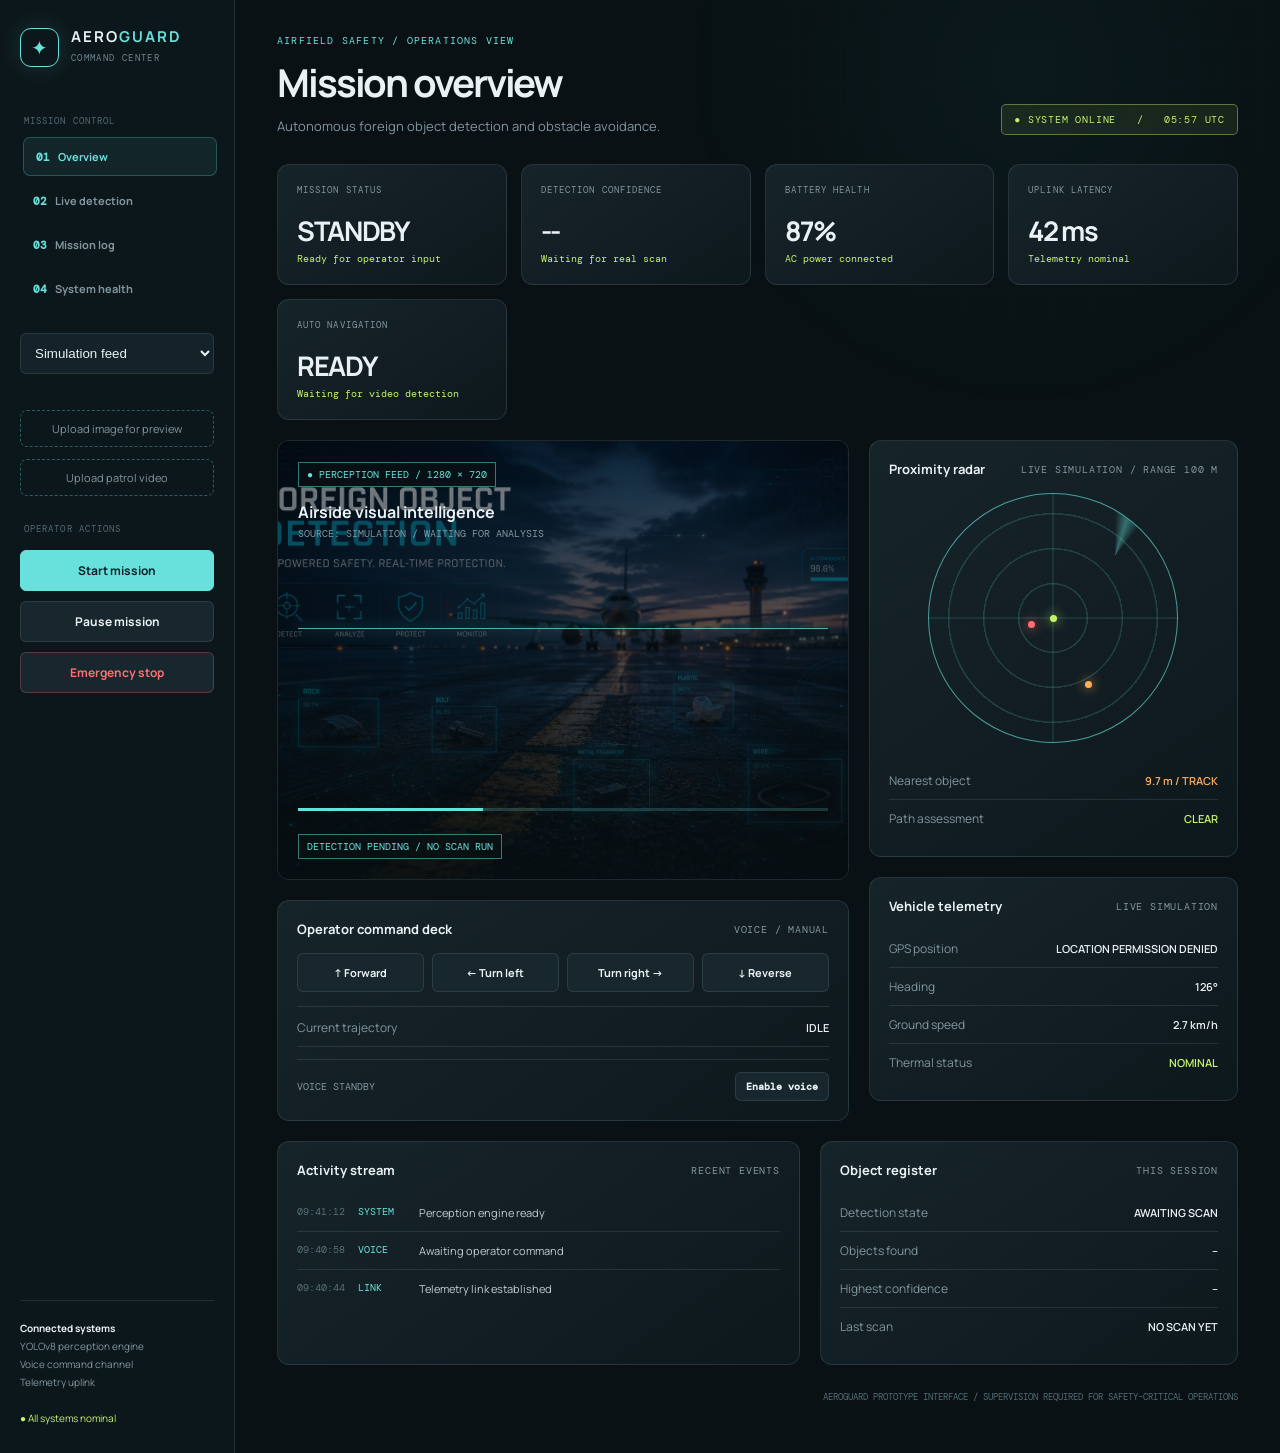
==== commit 9dcc0bc0: "Fix video navigation and detection overlays" ====
--- a/index.html
+++ b/index.html
@@ -146,13 +146,13 @@
       navigator.geolocation.watchPosition(position => { gpsPosition.textContent = `${position.coords.latitude.toFixed(5)}, ${position.coords.longitude.toFixed(5)}`; }, () => { gpsPosition.textContent = 'LOCATION PERMISSION DENIED'; }, { enableHighAccuracy: true, maximumAge: 10000, timeout: 10000 });
     } else { gpsPosition.textContent = 'GEOLOCATION UNSUPPORTED'; }
     async function sendMedia(file, endpoint) { const body = new FormData(); body.append('file', file); const controller = new AbortController(); const timeout = setTimeout(() => controller.abort(), 60000); let response; try { response = await fetch(`${API_BASE}${endpoint}`, { method: 'POST', body, signal: controller.signal }); } catch (error) { throw new Error(error.name === 'AbortError' ? 'API request timed out on Render' : `API request failed: ${error.message}`); } finally { clearTimeout(timeout); } const contentType = response.headers.get('content-type') || ''; const responseText = await response.text(); if (!responseText.trim()) throw new Error(`API returned an empty response (${response.status})`); if (!contentType.includes('application/json')) throw new Error(`API returned ${response.status} ${response.statusText || 'error'} instead of JSON`); let result; try { result = JSON.parse(responseText); } catch (error) { throw new Error(`API returned incomplete JSON (${response.status})`); } if (!response.ok) throw new Error(result.error || `Backend detection failed (${response.status})`); return result; }
-    function positionDetectionBox(element, detection, media) { const [x1, y1, x2, y2] = detection.box || []; const width = media.videoWidth || media.naturalWidth; const height = media.videoHeight || media.naturalHeight; if (!width || !height || x2 <= x1 || y2 <= y1) return; element.style.left = `${x1 / width * 100}%`; element.style.top = `${y1 / height * 100}%`; element.style.width = `${(x2 - x1) / width * 100}%`; element.style.height = `${(y2 - y1) / height * 100}%`; }
+    function positionDetectionBox(element, detection, media, result) { const [x1, y1, x2, y2] = detection.box || []; const width = result.frame_size?.width || media.videoWidth || media.naturalWidth; const height = result.frame_size?.height || media.videoHeight || media.naturalHeight; if (!width || !height || x2 <= x1 || y2 <= y1) return; element.style.left = `${x1 / width * 100}%`; element.style.top = `${y1 / height * 100}%`; element.style.width = `${(x2 - x1) / width * 100}%`; element.style.height = `${(y2 - y1) / height * 100}%`; }
     let lastAutoCommand = '';
     let speechReady = false;
     function announceNavigation(message) { if (!('speechSynthesis' in window)) return; window.speechSynthesis.resume(); window.speechSynthesis.cancel(); const speech = new SpeechSynthesisUtterance(message); speech.lang = 'en-US'; speech.rate = 0.95; speech.pitch = 1; window.speechSynthesis.speak(speech); speechReady = true; }
     function unlockSpeech() { if (!('speechSynthesis' in window)) { addEvent('VOICE', 'Browser speech is not supported'); return; } speechReady = true; announceNavigation('Automatic voice guidance enabled.'); }
     function autoNavigate(labels, media, navigation) { const command = navigation?.action || 'MOVE_FORWARD'; const actionText = command === 'EMERGENCY_STOP' ? 'BRAKE' : command.replace('MOVE_', '').replace('TURN_', 'TURN '); const actionElement = document.getElementById('navigation-action'); actionElement.textContent = actionText; actionElement.style.color = command === 'EMERGENCY_STOP' ? 'var(--red)' : command === 'MOVE_FORWARD' ? 'var(--lime)' : 'var(--orange)'; if (command !== lastAutoCommand) { actionElement.classList.remove('nav-pulse', 'nav-brake'); void actionElement.offsetWidth; actionElement.classList.add(command === 'EMERGENCY_STOP' ? 'nav-brake' : 'nav-pulse'); } document.getElementById('navigation-reason').textContent = navigation?.reason || 'Path clear'; if (command !== lastAutoCommand) { lastAutoCommand = command; if (command === 'EMERGENCY_STOP') { document.getElementById('trajectory').textContent = 'EMERGENCY STOP'; document.getElementById('mission-status').textContent = 'STOPPED'; const message = navigation.reason || 'Emergency braking engaged'; addEvent('AUTO', message); announceNavigation(`Warning. ${message}.`); } else { executeCommand(command, 'AUTO'); const messages = { MOVE_FORWARD: 'Path clear. Moving forward.', TURN_LEFT: 'Obstacle on the right. Turning left.', TURN_RIGHT: 'Obstacle on the left. Turning right.' }; announceNavigation(messages[command]); } } }
-    function applyDetections(result, media = document.getElementById('feed')) { const labels = result.detections || []; const firstBox = document.getElementById('box-one'); const secondBox = document.getElementById('box-two'); firstBox.classList.toggle('is-visible', labels.length > 0); secondBox.classList.toggle('is-visible', labels.length > 1); if (labels[0]) positionDetectionBox(firstBox, labels[0], media); if (labels[1]) positionDetectionBox(secondBox, labels[1], media); document.getElementById('confidence-metric').textContent = labels.length ? `${result.highest_confidence}%` : '--'; document.getElementById('confidence-foot').textContent = labels.length ? `${labels.length} real object(s) found` : 'No objects found'; const summary = labels.length ? labels.slice(0, 2).map(item => `${item.label.toUpperCase()} ${item.confidence}%`).join(' / ') : '0 OBJECTS DETECTED'; document.getElementById('threat-tag').textContent = `YOLO RESULT / ${summary}`; autoNavigate(labels, media, result.navigation); }
+    function applyDetections(result, media = document.getElementById('feed')) { const labels = result.detections || []; const firstBox = document.getElementById('box-one'); const secondBox = document.getElementById('box-two'); firstBox.classList.toggle('is-visible', labels.length > 0); secondBox.classList.toggle('is-visible', labels.length > 1); if (labels[0]) positionDetectionBox(firstBox, labels[0], media, result); if (labels[1]) positionDetectionBox(secondBox, labels[1], media, result); document.getElementById('confidence-metric').textContent = labels.length ? `${result.highest_confidence}%` : '--'; document.getElementById('confidence-foot').textContent = labels.length ? `${labels.length} real object(s) found` : 'No objects found'; const summary = labels.length ? labels.slice(0, 2).map(item => `${item.label.toUpperCase()} ${item.confidence}%`).join(' / ') : '0 OBJECTS DETECTED'; document.getElementById('threat-tag').textContent = `YOLO RESULT / ${summary}`; autoNavigate(labels, media, result.navigation); }
     let videoFrameRequestActive = false;
     async function analyseVideoFrame() { const video = document.getElementById('video-feed'); if (videoFrameRequestActive || video.readyState < 2 || video.ended) return; videoFrameRequestActive = true; const canvas = document.createElement('canvas'); const sourceWidth = video.videoWidth || 640; const sourceHeight = video.videoHeight || 360; const scale = Math.min(1, 640 / sourceWidth); canvas.width = Math.round(sourceWidth * scale); canvas.height = Math.round(sourceHeight * scale); canvas.getContext('2d').drawImage(video, 0, 0, canvas.width, canvas.height); canvas.toBlob(async blob => { if (!blob) { videoFrameRequestActive = false; return; } try { const result = await sendMedia(new File([blob], 'video-frame.jpg', { type: 'image/jpeg' }), '/api/detect-image'); applyDetections(result, video); } catch (error) { const message = error instanceof Error ? error.message : String(error); document.getElementById('threat-tag').textContent = 'LIVE ANALYSIS ERROR / CHECK API'; addEvent('API', message || 'Live video frame analysis unavailable'); } finally { videoFrameRequestActive = false; } }, 'image/jpeg', .72); }
     document.getElementById('file').onchange = async event => { const file = event.target.files[0]; if (!file) return; const feed = document.getElementById('feed'); const video = document.getElementById('video-feed'); feed.src = URL.createObjectURL(file); feed.hidden = false; video.hidden = true; document.getElementById('feed-label').textContent = 'SOURCE: UPLOADED FRAME / ANALYSING WITH YOLO'; try { const result = await sendMedia(file, '/api/detect-image'); applyDetections(result); addEvent('AI', `${result.count} object(s) detected from uploaded image`); } catch (error) { const message = error instanceof Error ? error.message : String(error); const runtimeFailure = /YOLO|Torch|ultralytics/i.test(message); document.getElementById('threat-tag').textContent = runtimeFailure ? 'MODEL ERROR / CHECK API LOG' : 'DETECTION UNAVAILABLE / API OFFLINE'; addEvent('API', message || 'Image loaded; no detection result returned'); } };
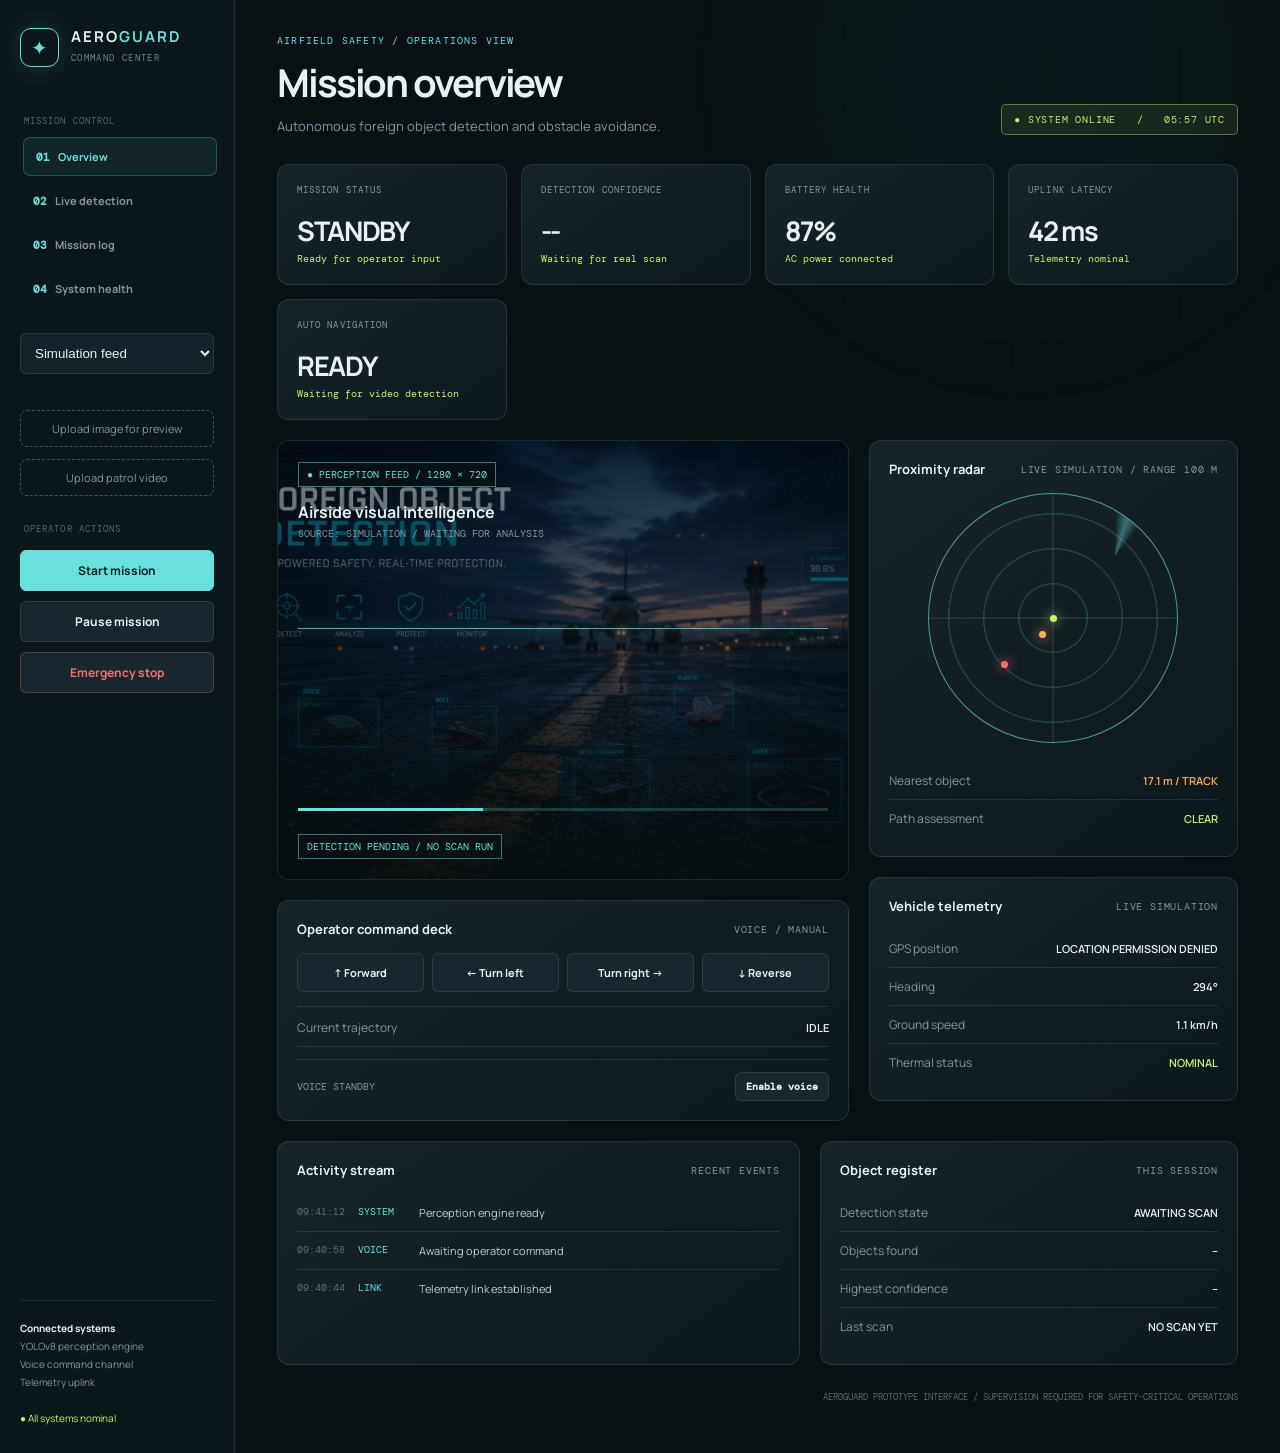
==== commit 332759cc: "Reduce Render video detection load" ====
--- a/index.html
+++ b/index.html
@@ -154,7 +154,8 @@
     function autoNavigate(labels, media, navigation) { const command = navigation?.action || 'MOVE_FORWARD'; const actionText = command === 'EMERGENCY_STOP' ? 'BRAKE' : command.replace('MOVE_', '').replace('TURN_', 'TURN '); const actionElement = document.getElementById('navigation-action'); actionElement.textContent = actionText; actionElement.style.color = command === 'EMERGENCY_STOP' ? 'var(--red)' : command === 'MOVE_FORWARD' ? 'var(--lime)' : 'var(--orange)'; if (command !== lastAutoCommand) { actionElement.classList.remove('nav-pulse', 'nav-brake'); void actionElement.offsetWidth; actionElement.classList.add(command === 'EMERGENCY_STOP' ? 'nav-brake' : 'nav-pulse'); } document.getElementById('navigation-reason').textContent = navigation?.reason || 'Path clear'; if (command !== lastAutoCommand) { lastAutoCommand = command; if (command === 'EMERGENCY_STOP') { document.getElementById('trajectory').textContent = 'EMERGENCY STOP'; document.getElementById('mission-status').textContent = 'STOPPED'; const message = navigation.reason || 'Emergency braking engaged'; addEvent('AUTO', message); announceNavigation(`Warning. ${message}.`); } else { executeCommand(command, 'AUTO'); const messages = { MOVE_FORWARD: 'Path clear. Moving forward.', TURN_LEFT: 'Obstacle on the right. Turning left.', TURN_RIGHT: 'Obstacle on the left. Turning right.' }; announceNavigation(messages[command]); } } }
     function applyDetections(result, media = document.getElementById('feed')) { const labels = result.detections || []; const firstBox = document.getElementById('box-one'); const secondBox = document.getElementById('box-two'); firstBox.classList.toggle('is-visible', labels.length > 0); secondBox.classList.toggle('is-visible', labels.length > 1); if (labels[0]) positionDetectionBox(firstBox, labels[0], media, result); if (labels[1]) positionDetectionBox(secondBox, labels[1], media, result); document.getElementById('confidence-metric').textContent = labels.length ? `${result.highest_confidence}%` : '--'; document.getElementById('confidence-foot').textContent = labels.length ? `${labels.length} real object(s) found` : 'No objects found'; const summary = labels.length ? labels.slice(0, 2).map(item => `${item.label.toUpperCase()} ${item.confidence}%`).join(' / ') : '0 OBJECTS DETECTED'; document.getElementById('threat-tag').textContent = `YOLO RESULT / ${summary}`; autoNavigate(labels, media, result.navigation); }
     let videoFrameRequestActive = false;
-    async function analyseVideoFrame() { const video = document.getElementById('video-feed'); if (videoFrameRequestActive || video.readyState < 2 || video.ended) return; videoFrameRequestActive = true; const canvas = document.createElement('canvas'); const sourceWidth = video.videoWidth || 640; const sourceHeight = video.videoHeight || 360; const scale = Math.min(1, 640 / sourceWidth); canvas.width = Math.round(sourceWidth * scale); canvas.height = Math.round(sourceHeight * scale); canvas.getContext('2d').drawImage(video, 0, 0, canvas.width, canvas.height); canvas.toBlob(async blob => { if (!blob) { videoFrameRequestActive = false; return; } try { const result = await sendMedia(new File([blob], 'video-frame.jpg', { type: 'image/jpeg' }), '/api/detect-image'); applyDetections(result, video); } catch (error) { const message = error instanceof Error ? error.message : String(error); document.getElementById('threat-tag').textContent = 'LIVE ANALYSIS ERROR / CHECK API'; addEvent('API', message || 'Live video frame analysis unavailable'); } finally { videoFrameRequestActive = false; } }, 'image/jpeg', .72); }
+    let videoAnalysisDelay = 2500;
+    async function analyseVideoFrame() { const video = document.getElementById('video-feed'); if (videoFrameRequestActive || video.readyState < 2 || video.ended) return; videoFrameRequestActive = true; const canvas = document.createElement('canvas'); const sourceWidth = video.videoWidth || 640; const sourceHeight = video.videoHeight || 360; const scale = Math.min(1, 512 / sourceWidth); canvas.width = Math.round(sourceWidth * scale); canvas.height = Math.round(sourceHeight * scale); canvas.getContext('2d').drawImage(video, 0, 0, canvas.width, canvas.height); canvas.toBlob(async blob => { if (!blob) { videoFrameRequestActive = false; return; } try { const result = await sendMedia(new File([blob], 'video-frame.jpg', { type: 'image/jpeg' }), '/api/detect-image'); videoAnalysisDelay = 2500; applyDetections(result, video); } catch (error) { const message = error instanceof Error ? error.message : String(error); videoAnalysisDelay = Math.min(videoAnalysisDelay * 2, 15000); document.getElementById('threat-tag').textContent = 'LIVE ANALYSIS ERROR / RETRYING'; addEvent('API', message || 'Live video frame analysis unavailable'); } finally { videoFrameRequestActive = false; if (cameraAnalysisTimer) clearInterval(cameraAnalysisTimer); cameraAnalysisTimer = setInterval(analyseVideoFrame, videoAnalysisDelay); } }, 'image/jpeg', .65); }
     document.getElementById('file').onchange = async event => { const file = event.target.files[0]; if (!file) return; const feed = document.getElementById('feed'); const video = document.getElementById('video-feed'); feed.src = URL.createObjectURL(file); feed.hidden = false; video.hidden = true; document.getElementById('feed-label').textContent = 'SOURCE: UPLOADED FRAME / ANALYSING WITH YOLO'; try { const result = await sendMedia(file, '/api/detect-image'); applyDetections(result); addEvent('AI', `${result.count} object(s) detected from uploaded image`); } catch (error) { const message = error instanceof Error ? error.message : String(error); const runtimeFailure = /YOLO|Torch|ultralytics/i.test(message); document.getElementById('threat-tag').textContent = runtimeFailure ? 'MODEL ERROR / CHECK API LOG' : 'DETECTION UNAVAILABLE / API OFFLINE'; addEvent('API', message || 'Image loaded; no detection result returned'); } };
     document.getElementById('video-file').onchange = async event => { const file = event.target.files[0]; if (!file) return; unlockSpeech(); await stopCamera(); const feed = document.getElementById('feed'); const video = document.getElementById('video-feed'); video.srcObject = null; video.src = URL.createObjectURL(file); video.hidden = false; feed.hidden = true; video.controls = true; video.loop = true; video.muted = true; video.load(); document.getElementById('feed-label').textContent = 'SOURCE: UPLOADED VIDEO / AUTONOMOUS NAVIGATION'; document.getElementById('feed-tag').textContent = '● VIDEO FEED / AUTO PILOT'; video.onloadeddata = async () => { try { await video.play(); } catch (error) { addEvent('VIDEO', 'Video loaded; press play to start'); } if (cameraAnalysisTimer) clearInterval(cameraAnalysisTimer); cameraAnalysisTimer = setInterval(analyseVideoFrame, 2500); analyseVideoFrame(); addEvent('AI', 'Live video navigation started'); }; };
     const pageCopy = { overview:['AIRFIELD SAFETY / OPERATIONS VIEW','Mission overview','Autonomous foreign object detection and obstacle avoidance.'], detection:['PERCEPTION / MODEL OUTPUT','Live detection','Inspect every frame with confidence-aware tracking.'], logs:['OPERATIONS / AUDIT TRAIL','Mission log','A clear timeline of every command, scan, and system event.'], health:['SYSTEMS / DIAGNOSTICS','System health','Monitor the intelligence, telemetry, power, and voice layers.'] };
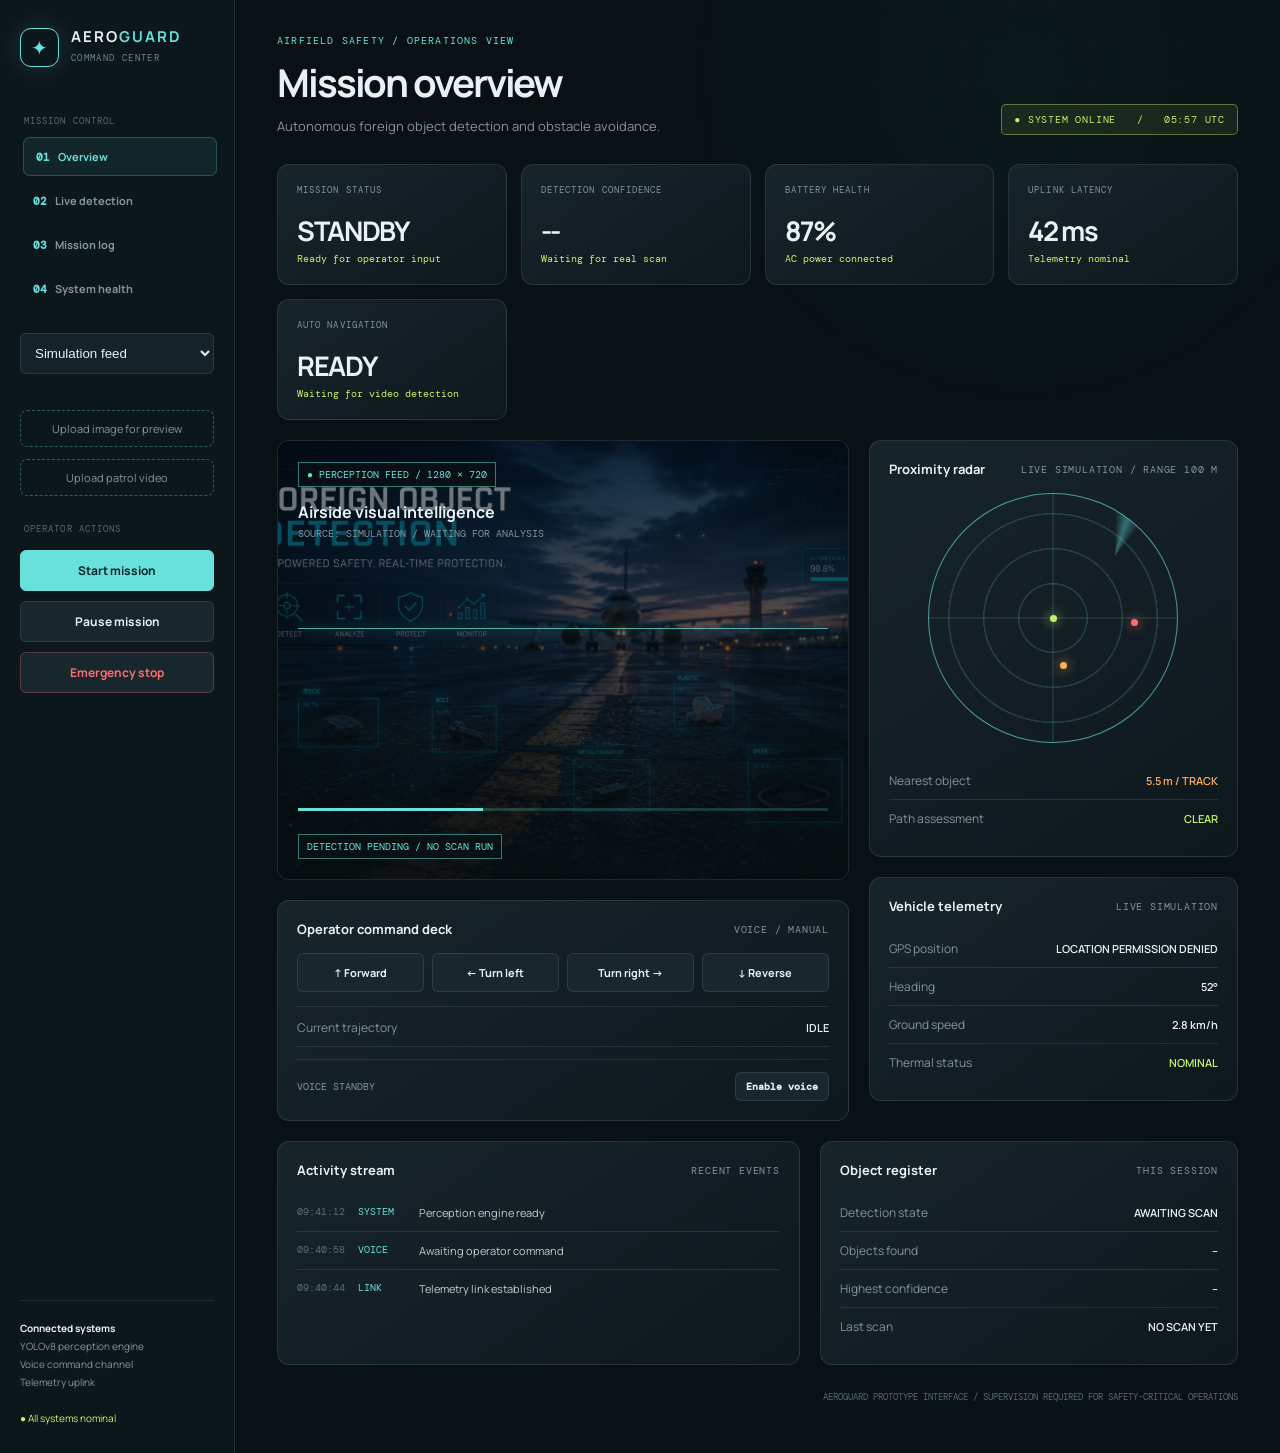
==== commit b45a6ae2: "Stabilize Render video inference" ====
--- a/index.html
+++ b/index.html
@@ -154,8 +154,8 @@
     function autoNavigate(labels, media, navigation) { const command = navigation?.action || 'MOVE_FORWARD'; const actionText = command === 'EMERGENCY_STOP' ? 'BRAKE' : command.replace('MOVE_', '').replace('TURN_', 'TURN '); const actionElement = document.getElementById('navigation-action'); actionElement.textContent = actionText; actionElement.style.color = command === 'EMERGENCY_STOP' ? 'var(--red)' : command === 'MOVE_FORWARD' ? 'var(--lime)' : 'var(--orange)'; if (command !== lastAutoCommand) { actionElement.classList.remove('nav-pulse', 'nav-brake'); void actionElement.offsetWidth; actionElement.classList.add(command === 'EMERGENCY_STOP' ? 'nav-brake' : 'nav-pulse'); } document.getElementById('navigation-reason').textContent = navigation?.reason || 'Path clear'; if (command !== lastAutoCommand) { lastAutoCommand = command; if (command === 'EMERGENCY_STOP') { document.getElementById('trajectory').textContent = 'EMERGENCY STOP'; document.getElementById('mission-status').textContent = 'STOPPED'; const message = navigation.reason || 'Emergency braking engaged'; addEvent('AUTO', message); announceNavigation(`Warning. ${message}.`); } else { executeCommand(command, 'AUTO'); const messages = { MOVE_FORWARD: 'Path clear. Moving forward.', TURN_LEFT: 'Obstacle on the right. Turning left.', TURN_RIGHT: 'Obstacle on the left. Turning right.' }; announceNavigation(messages[command]); } } }
     function applyDetections(result, media = document.getElementById('feed')) { const labels = result.detections || []; const firstBox = document.getElementById('box-one'); const secondBox = document.getElementById('box-two'); firstBox.classList.toggle('is-visible', labels.length > 0); secondBox.classList.toggle('is-visible', labels.length > 1); if (labels[0]) positionDetectionBox(firstBox, labels[0], media, result); if (labels[1]) positionDetectionBox(secondBox, labels[1], media, result); document.getElementById('confidence-metric').textContent = labels.length ? `${result.highest_confidence}%` : '--'; document.getElementById('confidence-foot').textContent = labels.length ? `${labels.length} real object(s) found` : 'No objects found'; const summary = labels.length ? labels.slice(0, 2).map(item => `${item.label.toUpperCase()} ${item.confidence}%`).join(' / ') : '0 OBJECTS DETECTED'; document.getElementById('threat-tag').textContent = `YOLO RESULT / ${summary}`; autoNavigate(labels, media, result.navigation); }
     let videoFrameRequestActive = false;
-    let videoAnalysisDelay = 2500;
-    async function analyseVideoFrame() { const video = document.getElementById('video-feed'); if (videoFrameRequestActive || video.readyState < 2 || video.ended) return; videoFrameRequestActive = true; const canvas = document.createElement('canvas'); const sourceWidth = video.videoWidth || 640; const sourceHeight = video.videoHeight || 360; const scale = Math.min(1, 512 / sourceWidth); canvas.width = Math.round(sourceWidth * scale); canvas.height = Math.round(sourceHeight * scale); canvas.getContext('2d').drawImage(video, 0, 0, canvas.width, canvas.height); canvas.toBlob(async blob => { if (!blob) { videoFrameRequestActive = false; return; } try { const result = await sendMedia(new File([blob], 'video-frame.jpg', { type: 'image/jpeg' }), '/api/detect-image'); videoAnalysisDelay = 2500; applyDetections(result, video); } catch (error) { const message = error instanceof Error ? error.message : String(error); videoAnalysisDelay = Math.min(videoAnalysisDelay * 2, 15000); document.getElementById('threat-tag').textContent = 'LIVE ANALYSIS ERROR / RETRYING'; addEvent('API', message || 'Live video frame analysis unavailable'); } finally { videoFrameRequestActive = false; if (cameraAnalysisTimer) clearInterval(cameraAnalysisTimer); cameraAnalysisTimer = setInterval(analyseVideoFrame, videoAnalysisDelay); } }, 'image/jpeg', .65); }
+    let videoAnalysisDelay = 5000;
+    async function analyseVideoFrame() { const video = document.getElementById('video-feed'); if (videoFrameRequestActive || video.readyState < 2 || video.ended) return; videoFrameRequestActive = true; const canvas = document.createElement('canvas'); const sourceWidth = video.videoWidth || 640; const sourceHeight = video.videoHeight || 360; const scale = Math.min(1, 384 / sourceWidth); canvas.width = Math.round(sourceWidth * scale); canvas.height = Math.round(sourceHeight * scale); canvas.getContext('2d').drawImage(video, 0, 0, canvas.width, canvas.height); canvas.toBlob(async blob => { if (!blob) { videoFrameRequestActive = false; return; } try { const result = await sendMedia(new File([blob], 'video-frame.jpg', { type: 'image/jpeg' }), '/api/detect-image'); videoAnalysisDelay = 5000; applyDetections(result, video); } catch (error) { const message = error instanceof Error ? error.message : String(error); videoAnalysisDelay = Math.min(videoAnalysisDelay * 2, 30000); document.getElementById('threat-tag').textContent = 'RENDER API BUSY / RETRYING'; addEvent('API', message || 'Live video frame analysis unavailable'); } finally { videoFrameRequestActive = false; if (cameraAnalysisTimer) clearInterval(cameraAnalysisTimer); cameraAnalysisTimer = setInterval(analyseVideoFrame, videoAnalysisDelay); } }, 'image/jpeg', .55); }
     document.getElementById('file').onchange = async event => { const file = event.target.files[0]; if (!file) return; const feed = document.getElementById('feed'); const video = document.getElementById('video-feed'); feed.src = URL.createObjectURL(file); feed.hidden = false; video.hidden = true; document.getElementById('feed-label').textContent = 'SOURCE: UPLOADED FRAME / ANALYSING WITH YOLO'; try { const result = await sendMedia(file, '/api/detect-image'); applyDetections(result); addEvent('AI', `${result.count} object(s) detected from uploaded image`); } catch (error) { const message = error instanceof Error ? error.message : String(error); const runtimeFailure = /YOLO|Torch|ultralytics/i.test(message); document.getElementById('threat-tag').textContent = runtimeFailure ? 'MODEL ERROR / CHECK API LOG' : 'DETECTION UNAVAILABLE / API OFFLINE'; addEvent('API', message || 'Image loaded; no detection result returned'); } };
     document.getElementById('video-file').onchange = async event => { const file = event.target.files[0]; if (!file) return; unlockSpeech(); await stopCamera(); const feed = document.getElementById('feed'); const video = document.getElementById('video-feed'); video.srcObject = null; video.src = URL.createObjectURL(file); video.hidden = false; feed.hidden = true; video.controls = true; video.loop = true; video.muted = true; video.load(); document.getElementById('feed-label').textContent = 'SOURCE: UPLOADED VIDEO / AUTONOMOUS NAVIGATION'; document.getElementById('feed-tag').textContent = '● VIDEO FEED / AUTO PILOT'; video.onloadeddata = async () => { try { await video.play(); } catch (error) { addEvent('VIDEO', 'Video loaded; press play to start'); } if (cameraAnalysisTimer) clearInterval(cameraAnalysisTimer); cameraAnalysisTimer = setInterval(analyseVideoFrame, 2500); analyseVideoFrame(); addEvent('AI', 'Live video navigation started'); }; };
     const pageCopy = { overview:['AIRFIELD SAFETY / OPERATIONS VIEW','Mission overview','Autonomous foreign object detection and obstacle avoidance.'], detection:['PERCEPTION / MODEL OUTPUT','Live detection','Inspect every frame with confidence-aware tracking.'], logs:['OPERATIONS / AUDIT TRAIL','Mission log','A clear timeline of every command, scan, and system event.'], health:['SYSTEMS / DIAGNOSTICS','System health','Monitor the intelligence, telemetry, power, and voice layers.'] };
